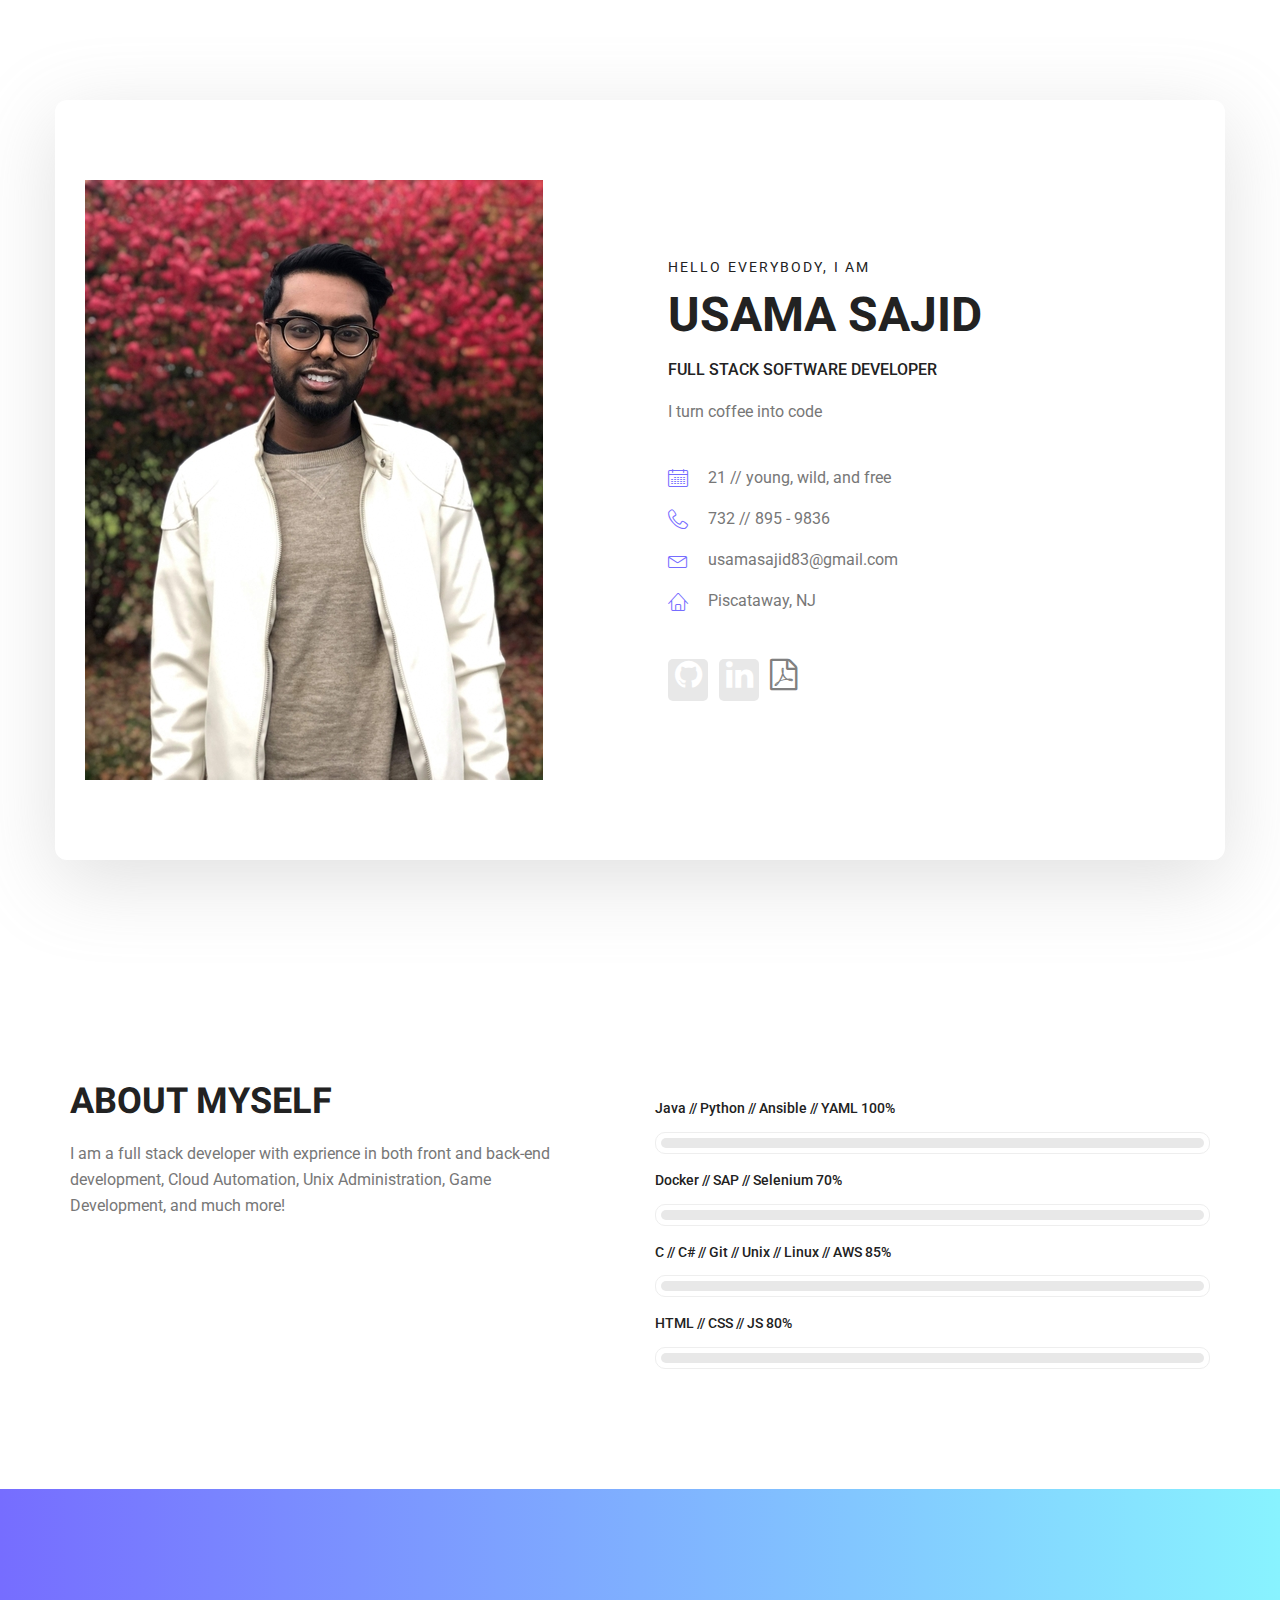
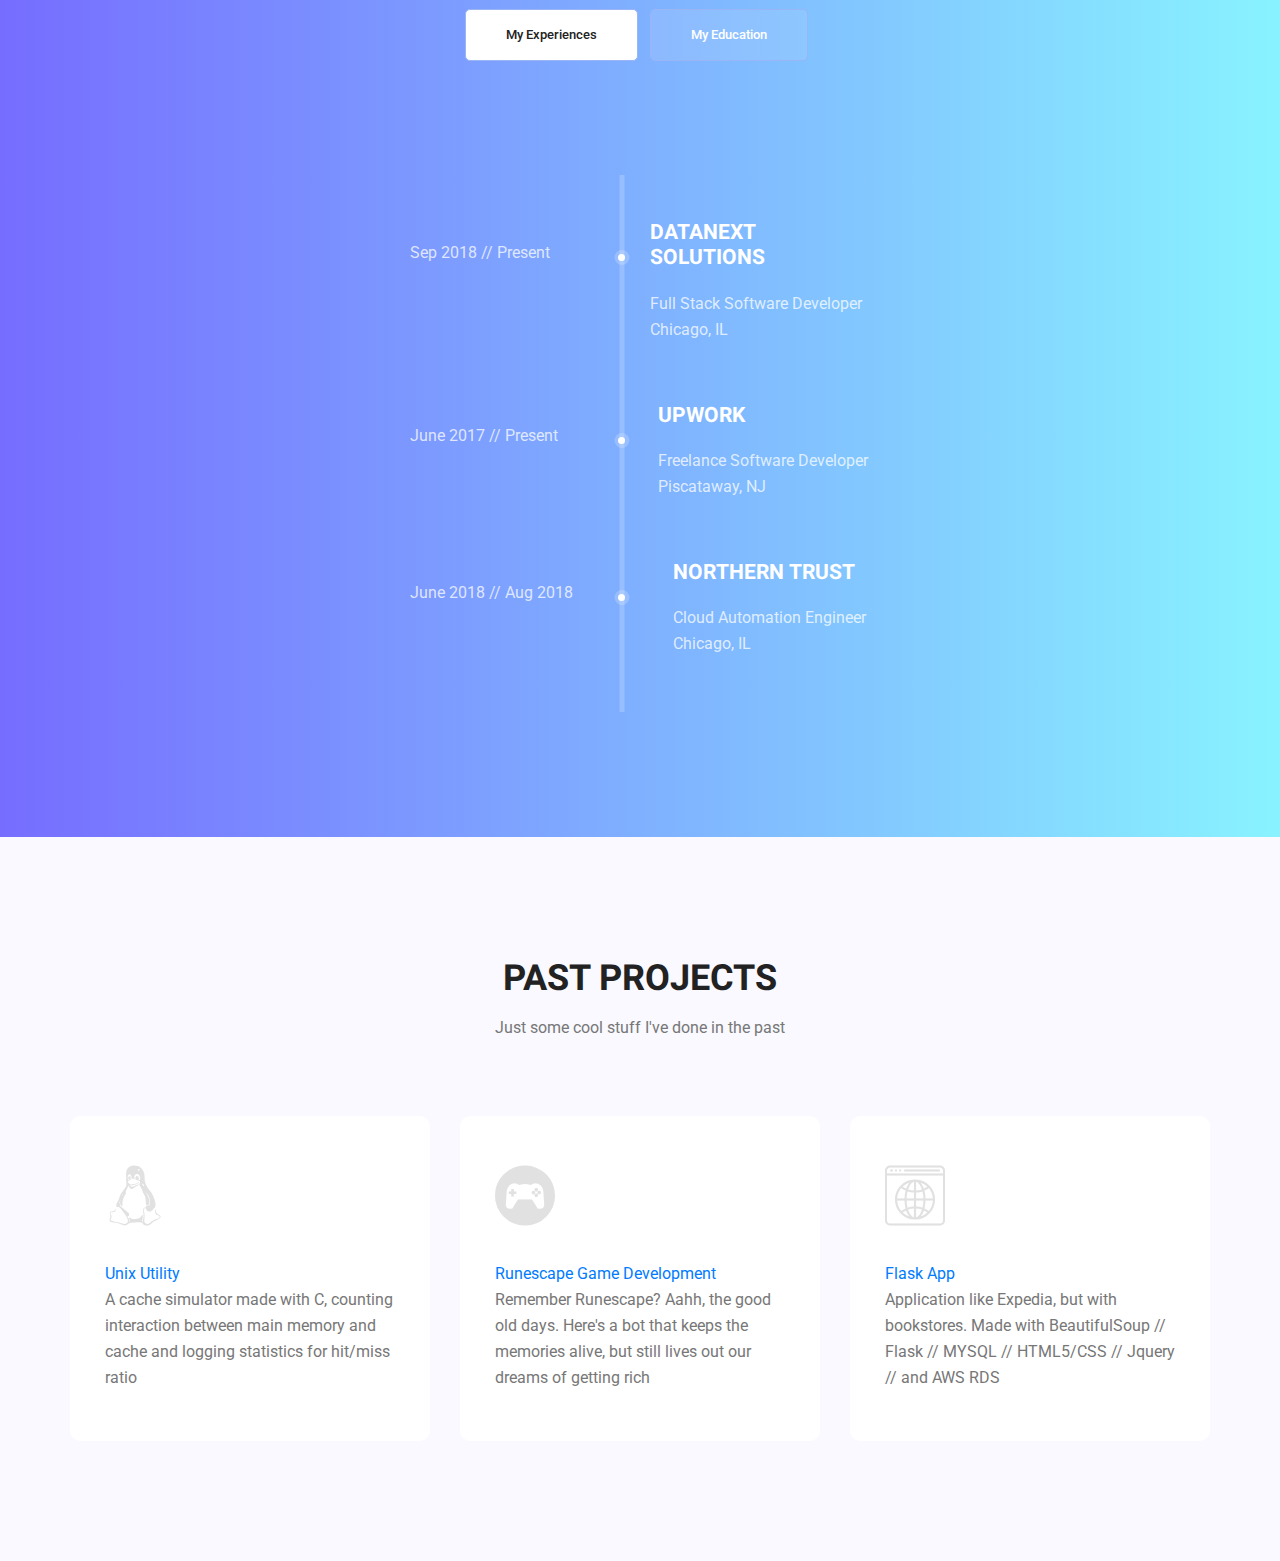
==== index.html @ 0e98f1e9 "new site" ====
<!doctype html>
<html lang="en">
    <head>
        <!-- Required meta tags -->
        <meta charset="utf-8">
        <meta name="viewport" content="width=device-width, initial-scale=1, shrink-to-fit=no">
        <link rel="icon" href="img/favicon.png" type="image/png">
        <title>Usama Sajid</title>
        <!-- Bootstrap CSS -->
        <link rel="stylesheet" href="css/bootstrap.css">	
        <link rel="stylesheet" href="vendors/linericon/style.css">
        <link rel="stylesheet" href="css/font-awesome.min.css">
        <link rel="stylesheet" href="vendors/owl-carousel/owl.carousel.min.css">
        <link rel="stylesheet" href="vendors/lightbox/simpleLightbox.css">
        <link rel="stylesheet" href="vendors/nice-select/css/nice-select.css">
        <link rel="stylesheet" href="vendors/animate-css/animate.css">
        <link rel="stylesheet" href="vendors/popup/magnific-popup.css">
        <link rel="stylesheet" href="vendors/flaticon/flaticon.css">
        <link rel="stylesheet" href="vendors/font/flaticon.css">
        <!-- main css -->
        <link rel="stylesheet" href="css/style.css">
        <link rel="stylesheet" href="css/responsive.css">
    </head>
    <body>
        
   
						
        <!--================Header Menu Area =================-->
        
        <!--================Home Banner Area =================-->
        <section class="home_banner_area">
           	<div class="container box_1620">
           		<div class="banner_inner d-flex align-items-center">
					<div class="banner_content">
						<div class="media">
							<div class="d-flex">
								<img src="img/pic1.jpg" alt="" >
							</div>
							<div class="media-body">
								<div class="personal_text">
									<h6>Hello Everybody, I am</h6>
									<h3>Usama Sajid</h3>
									<h4>Full Stack Software Developer</h4>
									<p>I turn coffee into code</p>
									<ul class="list basic_info">
										<li><a href="#"><i class="lnr lnr-calendar-full"></i> 21 // young, wild, and free</a></li>
										<li><a href="#"><i class="lnr lnr-phone-handset"></i> 732 // 895 - 9836</a></li>
										<li><a href="#"><i class="lnr lnr-envelope"></i> usamasajid83@gmail.com</a></li>
										<li><a href="#"><i class="lnr lnr-home"></i> Piscataway, NJ</a></li>
									</ul>
									<ul class="list personal_social">
										<li><a href="https://github.com/usamasajid123"><i class="fa fa-github fa-2x"></i></a></li>
										<li><a href="https://www.linkedin.com/in/usamasajid/"><i class="fa fa-linkedin fa-2x"></i></a></li>
										<a href="Usama_Sajid_Resume.pdf" target="_blank"><i class="fa fa-file-pdf-o fa-2x st" style="color: grey" aria-hidden="true"></i></a>
									</ul>
								</div>
							</div>
						</div>
					</div>
				</div>
            </div>
        </section>
        <!--================End Home Banner Area =================-->
        
        <!--================Welcome Area =================-->
        <section class="welcome_area p_120">
        	<div class="container">
        		<div class="row welcome_inner">
        			<div class="col-lg-6">
        				<div class="welcome_text">
        					<h4>About Myself</h4>
        					<p>I am a full stack developer with exprience in both front and back-end development, Cloud Automation, Unix Administration, Game Development, and much more! </p>
        					
        				</div>
        			</div>
        			<div class="col-lg-6">
        				<div class="tools_expert">
        					<div class="skill_main">
								<div class="skill_item">
									<h4>Java // Python // Ansible // YAML <span class="counter">100</span>%</h4>
									<div class="progress_br">
										<div class="progress">
											<div class="progress-bar" role="progressbar" aria-valuenow="100" aria-valuemin="0" aria-valuemax="100"></div>
										</div>
									</div>
								</div>
								<div class="skill_item">
									<h4> Docker // SAP // Selenium <span class="counter">70</span>%</h4>
									<div class="progress_br">
										<div class="progress">
											<div class="progress-bar" role="progressbar" aria-valuenow="70" aria-valuemin="0" aria-valuemax="100"></div>
										</div>
									</div>
								</div>
								<div class="skill_item">
									<h4>C // C# // Git // Unix // Linux // AWS <span class="counter">85</span>%</h4>
									<div class="progress_br">
										<div class="progress">
											<div class="progress-bar" role="progressbar" aria-valuenow="85" aria-valuemin="0" aria-valuemax="100"></div>
										</div>
									</div>
								</div>
                                <div class="skill_item">
                                    <h4>HTML // CSS // JS <span class="counter">80</span>%</h4>
                                    <div class="progress_br">
                                        <div class="progress">
                                            <div class="progress-bar" role="progressbar" aria-valuenow="80" aria-valuemin="0" aria-valuemax="100"></div>
                                        </div>
                                    </div>
                                </div>
								
								
							</div>
        				</div>
        			</div>
        		</div>
        	</div>
        </section>
        <!--================End Welcome Area =================-->
        
        <!--================My Tabs Area =================-->
        <section class="mytabs_area p_120">
        	<div class="container">
        		<div class="tabs_inner">
					<ul class="nav nav-tabs" id="myTab" role="tablist">
						<li class="nav-item">
							<a class="nav-link active" id="home-tab" data-toggle="tab" href="#home" role="tab" aria-controls="home" aria-selected="true">My Experiences</a>
						</li>
						<li class="nav-item">
							<a class="nav-link" id="profile-tab" data-toggle="tab" href="#profile" role="tab" aria-controls="profile" aria-selected="false">My Education</a>
						</li>
					</ul>
					<div class="tab-content" id="myTabContent">
						<div class="tab-pane fade show active" id="home" role="tabpanel" aria-labelledby="home-tab">
							<ul class="list">
								<li>
									<span></span>
									<div class="media">
										<div class="d-flex">
											<p>Sep 2018 // Present </p>
										</div>
										<div class="media-body">
											<h4>DataNext Solutions</h4>
											<p>Full Stack Software Developer <br />Chicago, IL</p>
										</div>
									</div>
								</li>
								<li>
									<span></span>
									<div class="media">
										<div class="d-flex">
											<p>June 2017 // Present </p>
										</div>
										<div class="media-body">
											<h4>Upwork</h4>
											<p>Freelance Software Developer <br/>Piscataway, NJ</p>
										</div>
									</div>
								</li>
								<li>
								<span></span>
									<div class="media">
										<div class="d-flex">
											<p>June 2018 // Aug 2018</p>
										</div>
										<div class="media-body">
											<h4>Northern Trust</h4>
											<p>Cloud Automation Engineer <br />Chicago, IL</p>
										</div>
									</div>
								</li>
							</ul>
						</div>
						<div class="tab-pane fade" id="profile" role="tabpanel" aria-labelledby="profile-tab">
							<ul class="list">
								<li>
									<span></span>
									<div class="media">
										<div class="d-flex">
											<p>Sep 2015 // May 2019</p>
										</div>
										<div class="media-body">
											<h4>Rutgers University - New Brunswick</h4>
											<p>B.Sc Computer Science <br />New Brunswick, NJ</p>
										</div>
									</div>
								</li>
							</ul>
						</div>
					</div>
        		</div>
        	</div>
        </section>
        <!--================End My Tabs Area =================-->
        
        <!--================Feature Area =================-->
        <section class="feature_area p_120">
        	<div class="container">
        		<div class="main_title">
        			<h2>Past Projects</h2>
        			<p>Just some cool stuff I've done in the past</p>
        		</div>
        		<div class="feature_inner row">
        			<div class="col-lg-4 col-md-6">
        				<div class="feature_item">
        					<i class="flaticon-linux"></i>
        					<a href="https://github.com/usamasajid123/CS211-Rutgers/tree/master/pa4">Unix Utility</a>
        					<p>A cache simulator made with C, counting interaction between main memory and cache and logging statistics for hit/miss ratio</p>

        				</div>
        			</div>
        			<div class="col-lg-4 col-md-6">
        				<div class="feature_item">
        					<i class="flaticon-gamepad"></i>
        					<a href="https://github.com/usamasajid123/Runescape-Botting">Runescape Game Development</a>
        					<p>Remember Runescape? Aahh, the good old days. Here's a bot that keeps the memories alive, but still lives out our dreams of getting rich</p>
        				</div>
        			</div>
        			<div class="col-lg-4 col-md-6">
        				<div class="feature_item">
        					<i class="flaticon-browser"></i>
        					<a href="https://github.com/usamasajid123/cs336">Flask App</a>
        					<p>Application like Expedia, but with bookstores. Made with BeautifulSoup // Flask // MYSQL // HTML5/CSS // Jquery // and AWS RDS</p>
        				</div>
        			</div>
        		</div>
        	</div>
        </section>
        <!--================End Feature Area =================-->
        
      
      
  
        
        <!--================Footer Area =================-->
       
        					<!--p>< Link back to Colorlib can't be removed. Template is licensed under CC BY 3.0. >
Copyright &copy;<script>document.write(new Date().getFullYear());</script> All rights reserved | This template is made with <i class="fa fa-heart-o" aria-hidden="true"></i> by <a href="https://colorlib.com" target="_blank">Colorlib</a>
< Link back to Colorlib can't be removed. Template is licensed under CC BY 3.0. ></p-->
        				
        <!--================End Footer Area =================-->
        
        
        
        
        
        
        <!-- Optional JavaScript -->
        <!-- jQuery first, then Popper.js, then Bootstrap JS -->
        <script src="js/jquery-3.3.1.min.js"></script>
        <script src="js/popper.js"></script>
        <script src="js/bootstrap.min.js"></script>
        <script src="js/stellar.js"></script>
        <script src="vendors/lightbox/simpleLightbox.min.js"></script>
        <script src="vendors/nice-select/js/jquery.nice-select.min.js"></script>
        <script src="vendors/isotope/imagesloaded.pkgd.min.js"></script>
        <script src="vendors/isotope/isotope.pkgd.min.js"></script>
        <script src="vendors/owl-carousel/owl.carousel.min.js"></script>
        <script src="vendors/popup/jquery.magnific-popup.min.js"></script>
        <script src="js/jquery.ajaxchimp.min.js"></script>
        <script src="vendors/counter-up/jquery.waypoints.min.js"></script>
        <script src="vendors/counter-up/jquery.counterup.min.js"></script>
        <script src="js/mail-script.js"></script>
        <script src="js/theme.js"></script>
    </body>
</html>
---- vendors/linericon/style.css ----
@font-face {
	font-family: 'Linearicons-Free';
	src:url('fonts/Linearicons-Free.eot?w118d');
	src:url('fonts/Linearicons-Free.eot?#iefixw118d') format('embedded-opentype'),
		url('fonts/Linearicons-Free.woff2?w118d') format('woff2'),
		url('fonts/Linearicons-Free.woff?w118d') format('woff'),
		url('fonts/Linearicons-Free.ttf?w118d') format('truetype'),
		url('fonts/Linearicons-Free.svg?w118d#Linearicons-Free') format('svg');
	font-weight: normal;
	font-style: normal;
}

.lnr {
	font-family: 'Linearicons-Free';
	speak: none;
	font-style: normal;
	font-weight: normal;
	font-variant: normal;
	text-transform: none;
	line-height: 1;

	/* Better Font Rendering =========== */
	-webkit-font-smoothing: antialiased;
	-moz-osx-font-smoothing: grayscale;
}

.lnr-home:before {
	content: "\e800";
}
.lnr-apartment:before {
	content: "\e801";
}
.lnr-pencil:before {
	content: "\e802";
}
.lnr-magic-wand:before {
	content: "\e803";
}
.lnr-drop:before {
	content: "\e804";
}
.lnr-lighter:before {
	content: "\e805";
}
.lnr-poop:before {
	content: "\e806";
}
.lnr-sun:before {
	content: "\e807";
}
.lnr-moon:before {
	content: "\e808";
}
.lnr-cloud:before {
	content: "\e809";
}
.lnr-cloud-upload:before {
	content: "\e80a";
}
.lnr-cloud-download:before {
	content: "\e80b";
}
.lnr-cloud-sync:before {
	content: "\e80c";
}
.lnr-cloud-check:before {
	content: "\e80d";
}
.lnr-database:before {
	content: "\e80e";
}
.lnr-lock:before {
	content: "\e80f";
}
.lnr-cog:before {
	content: "\e810";
}
.lnr-trash:before {
	content: "\e811";
}
.lnr-dice:before {
	content: "\e812";
}
.lnr-heart:before {
	content: "\e813";
}
.lnr-star:before {
	content: "\e814";
}
.lnr-star-half:before {
	content: "\e815";
}
.lnr-star-empty:before {
	content: "\e816";
}
.lnr-flag:before {
	content: "\e817";
}
.lnr-envelope:before {
	content: "\e818";
}
.lnr-paperclip:before {
	content: "\e819";
}
.lnr-inbox:before {
	content: "\e81a";
}
.lnr-eye:before {
	content: "\e81b";
}
.lnr-printer:before {
	content: "\e81c";
}
.lnr-file-empty:before {
	content: "\e81d";
}
.lnr-file-add:before {
	content: "\e81e";
}
.lnr-enter:before {
	content: "\e81f";
}
.lnr-exit:before {
	content: "\e820";
}
.lnr-graduation-hat:before {
	content: "\e821";
}
.lnr-license:before {
	content: "\e822";
}
.lnr-music-note:before {
	content: "\e823";
}
.lnr-film-play:before {
	content: "\e824";
}
.lnr-camera-video:before {
	content: "\e825";
}
.lnr-camera:before {
	content: "\e826";
}
.lnr-picture:before {
	content: "\e827";
}
.lnr-book:before {
	content: "\e828";
}
.lnr-bookmark:before {
	content: "\e829";
}
.lnr-user:before {
	content: "\e82a";
}
.lnr-users:before {
	content: "\e82b";
}
.lnr-shirt:before {
	content: "\e82c";
}
.lnr-store:before {
	content: "\e82d";
}
.lnr-cart:before {
	content: "\e82e";
}
.lnr-tag:before {
	content: "\e82f";
}
.lnr-phone-handset:before {
	content: "\e830";
}
.lnr-phone:before {
	content: "\e831";
}
.lnr-pushpin:before {
	content: "\e832";
}
.lnr-map-marker:before {
	content: "\e833";
}
.lnr-map:before {
	content: "\e834";
}
.lnr-location:before {
	content: "\e835";
}
.lnr-calendar-full:before {
	content: "\e836";
}
.lnr-keyboard:before {
	content: "\e837";
}
.lnr-spell-check:before {
	content: "\e838";
}
.lnr-screen:before {
	content: "\e839";
}
.lnr-smartphone:before {
	content: "\e83a";
}
.lnr-tablet:before {
	content: "\e83b";
}
.lnr-laptop:before {
	content: "\e83c";
}
.lnr-laptop-phone:before {
	content: "\e83d";
}
.lnr-power-switch:before {
	content: "\e83e";
}
.lnr-bubble:before {
	content: "\e83f";
}
.lnr-heart-pulse:before {
	content: "\e840";
}
.lnr-construction:before {
	content: "\e841";
}
.lnr-pie-chart:before {
	content: "\e842";
}
.lnr-chart-bars:before {
	content: "\e843";
}
.lnr-gift:before {
	content: "\e844";
}
.lnr-diamond:before {
	content: "\e845";
}
.lnr-linearicons:before {
	content: "\e846";
}
.lnr-dinner:before {
	content: "\e847";
}
.lnr-coffee-cup:before {
	content: "\e848";
}
.lnr-leaf:before {
	content: "\e849";
}
.lnr-paw:before {
	content: "\e84a";
}
.lnr-rocket:before {
	content: "\e84b";
}
.lnr-briefcase:before {
	content: "\e84c";
}
.lnr-bus:before {
	content: "\e84d";
}
.lnr-car:before {
	content: "\e84e";
}
.lnr-train:before {
	content: "\e84f";
}
.lnr-bicycle:before {
	content: "\e850";
}
.lnr-wheelchair:before {
	content: "\e851";
}
.lnr-select:before {
	content: "\e852";
}
.lnr-earth:before {
	content: "\e853";
}
.lnr-smile:before {
	content: "\e854";
}
.lnr-sad:before {
	content: "\e855";
}
.lnr-neutral:before {
	content: "\e856";
}
.lnr-mustache:before {
	content: "\e857";
}
.lnr-alarm:before {
	content: "\e858";
}
.lnr-bullhorn:before {
	content: "\e859";
}
.lnr-volume-high:before {
	content: "\e85a";
}
.lnr-volume-medium:before {
	content: "\e85b";
}
.lnr-volume-low:before {
	content: "\e85c";
}
.lnr-volume:before {
	content: "\e85d";
}
.lnr-mic:before {
	content: "\e85e";
}
.lnr-hourglass:before {
	content: "\e85f";
}
.lnr-undo:before {
	content: "\e860";
}
.lnr-redo:before {
	content: "\e861";
}
.lnr-sync:before {
	content: "\e862";
}
.lnr-history:before {
	content: "\e863";
}
.lnr-clock:before {
	content: "\e864";
}
.lnr-download:before {
	content: "\e865";
}
.lnr-upload:before {
	content: "\e866";
}
.lnr-enter-down:before {
	content: "\e867";
}
.lnr-exit-up:before {
	content: "\e868";
}
.lnr-bug:before {
	content: "\e869";
}
.lnr-code:before {
	content: "\e86a";
}
.lnr-link:before {
	content: "\e86b";
}
.lnr-unlink:before {
	content: "\e86c";
}
.lnr-thumbs-up:before {
	content: "\e86d";
}
.lnr-thumbs-down:before {
	content: "\e86e";
}
.lnr-magnifier:before {
	content: "\e86f";
}
.lnr-cross:before {
	content: "\e870";
}
.lnr-menu:before {
	content: "\e871";
}
.lnr-list:before {
	content: "\e872";
}
.lnr-chevron-up:before {
	content: "\e873";
}
.lnr-chevron-down:before {
	content: "\e874";
}
.lnr-chevron-left:before {
	content: "\e875";
}
.lnr-chevron-right:before {
	content: "\e876";
}
.lnr-arrow-up:before {
	content: "\e877";
}
.lnr-arrow-down:before {
	content: "\e878";
}
.lnr-arrow-left:before {
	content: "\e879";
}
.lnr-arrow-right:before {
	content: "\e87a";
}
.lnr-move:before {
	content: "\e87b";
}
.lnr-warning:before {
	content: "\e87c";
}
.lnr-question-circle:before {
	content: "\e87d";
}
.lnr-menu-circle:before {
	content: "\e87e";
}
.lnr-checkmark-circle:before {
	content: "\e87f";
}
.lnr-cross-circle:before {
	content: "\e880";
}
.lnr-plus-circle:before {
	content: "\e881";
}
.lnr-circle-minus:before {
	content: "\e882";
}
.lnr-arrow-up-circle:before {
	content: "\e883";
}
.lnr-arrow-down-circle:before {
	content: "\e884";
}
.lnr-arrow-left-circle:before {
	content: "\e885";
}
.lnr-arrow-right-circle:before {
	content: "\e886";
}
.lnr-chevron-up-circle:before {
	content: "\e887";
}
.lnr-chevron-down-circle:before {
	content: "\e888";
}
.lnr-chevron-left-circle:before {
	content: "\e889";
}
.lnr-chevron-right-circle:before {
	content: "\e88a";
}
.lnr-crop:before {
	content: "\e88b";
}
.lnr-frame-expand:before {
	content: "\e88c";
}
.lnr-frame-contract:before {
	content: "\e88d";
}
.lnr-layers:before {
	content: "\e88e";
}
.lnr-funnel:before {
	content: "\e88f";
}
.lnr-text-format:before {
	content: "\e890";
}
.lnr-text-format-remove:before {
	content: "\e891";
}
.lnr-text-size:before {
	content: "\e892";
}
.lnr-bold:before {
	content: "\e893";
}
.lnr-italic:before {
	content: "\e894";
}
.lnr-underline:before {
	content: "\e895";
}
.lnr-strikethrough:before {
	content: "\e896";
}
.lnr-highlight:before {
	content: "\e897";
}
.lnr-text-align-left:before {
	content: "\e898";
}
.lnr-text-align-center:before {
	content: "\e899";
}
.lnr-text-align-right:before {
	content: "\e89a";
}
.lnr-text-align-justify:before {
	content: "\e89b";
}
.lnr-line-spacing:before {
	content: "\e89c";
}
.lnr-indent-increase:before {
	content: "\e89d";
}
.lnr-indent-decrease:before {
	content: "\e89e";
}
.lnr-pilcrow:before {
	content: "\e89f";
}
.lnr-direction-ltr:before {
	content: "\e8a0";
}
.lnr-direction-rtl:before {
	content: "\e8a1";
}
.lnr-page-break:before {
	content: "\e8a2";
}
.lnr-sort-alpha-asc:before {
	content: "\e8a3";
}
.lnr-sort-amount-asc:before {
	content: "\e8a4";
}
.lnr-hand:before {
	content: "\e8a5";
}
.lnr-pointer-up:before {
	content: "\e8a6";
}
.lnr-pointer-right:before {
	content: "\e8a7";
}
.lnr-pointer-down:before {
	content: "\e8a8";
}
.lnr-pointer-left:before {
	content: "\e8a9";
}
---- vendors/lightbox/simpleLightbox.css ----
.slbOverlay, .slbWrapOuter, .slbWrap {
  position: fixed;
  top: 0;
  right: 0;
  bottom: 0;
  left: 0;
}

.slbOverlay {
  overflow: hidden;
  z-index: 2000;
  background-color: #000;
  opacity: 0.7;
  filter: alpha(opacity=70);
  -webkit-animation: slbOverlay 0.5s;
  -moz-animation: slbOverlay 0.5s;
  animation: slbOverlay 0.5s;
}

.slbWrapOuter {
  overflow-x: hidden;
  overflow-y: auto;
  z-index: 2010;
}

.slbWrap {
  position: absolute;
  text-align: center;
}

.slbWrap:before {
  content: "";
  display: inline-block;
  height: 100%;
  vertical-align: middle;
}

.slbContentOuter {
  display: inline-block;
  vertical-align: middle;
  margin: 0px auto;
  padding: 0 1em;
  box-sizing: border-box;
  z-index: 2020;
  text-align: left;
  max-width: 100%;
}

.slbContentEl .slbContentOuter {
  padding: 5em 1em;
}

.slbContent {
  position: relative;
}

.slbContentEl .slbContent {
  -webkit-animation: slbEnter 0.3s;
  -moz-animation: slbEnter 0.3s;
  animation: slbEnter 0.3s;
  background-color: #fff;
  box-shadow: 0 0.2em 1em rgba(0, 0, 0, 0.4);
}

.slbImageWrap {
  -webkit-animation: slbEnter 0.3s;
  -moz-animation: slbEnter 0.3s;
  animation: slbEnter 0.3s;
  position: relative;
}

.slbImageWrap:after {
  content: "";
  position: absolute;
  left: 0;
  right: 0;
  top: 5em;
  bottom: 5em;
  display: block;
  z-index: -1;
  box-shadow: 0 0.2em 1em rgba(0, 0, 0, 0.6);
  background-color: #FFF;
}

.slbImage {
  width: auto;
  max-width: 100%;
  height: auto;
  display: block;
  line-height: 0;
  box-sizing: border-box;
  padding: 5em 0;
  margin: 0 auto;
}

.slbCaption {
  display: inline-block;
  max-width: 100%;
  overflow: hidden;
  text-overflow: ellipsis;
  white-space: nowrap;
  word-wrap: normal;
  font-size: 1.4em;
  position: absolute;
  left: 0;
  right: 0;
  bottom: 0;
  padding: 0.71429em 0;
  color: #fff;
  color: rgba(255, 255, 255, 0.7);
  text-align: center;
}

.slbCloseBtn, .slbArrow {
  margin: 0;
  padding: 0;
  border: 0;
  cursor: pointer;
  background: none;
}

.slbCloseBtn::-moz-focus-inner, .slbArrow::-moz-focus-inner {
  padding: 0;
  border: 0;
}

.slbCloseBtn:hover, .slbArrow:hover {
  opacity: 0.5;
}

.slbCloseBtn:active, .slbArrow:active {
  opacity: 0.8;
}

.slbCloseBtn {
  -webkit-animation: slbEnter 0.3s;
  -moz-animation: slbEnter 0.3s;
  animation: slbEnter 0.3s;
  font-size: 3em;
  width: 1.66667em;
  height: 1.66667em;
  line-height: 1.66667em;
  position: absolute;
  right: -0.33333em;
  top: 0;
  color: #fff;
  color: rgba(255, 255, 255, 0.7);
  text-align: center;
    outline: none;
    box-shadow: none;
}

.slbLoading .slbCloseBtn {
  display: none;
}

.slbLoadingText {
  font-size: 1.4em;
  color: #fff;
  color: rgba(255, 255, 255, 0.9);
}

.slbArrows {
  position: fixed;
  top: 50%;
  left: 0;
  right: 0;
}

.slbLoading .slbArrows {
  display: none;
}

.slbArrow {
  position: absolute;
  top: 50%;
  margin-top: -5em;
  width: 5em;
  height: 10em;
  opacity: 0.7;
  text-indent: -999em;
  overflow: hidden;
    outline: none;
    box-shadow: none;
}

.slbArrow:before {
  content: "";
  position: absolute;
  top: 50%;
  left: 50%;
  margin: -0.8em 0 0 -0.8em;
  border: 0.8em solid transparent;
}

.slbArrow.next {
  right: 0;
}

.slbArrow.next:before {
  border-left-color: #fff;
}

.slbArrow.prev {
  left: 0;
}

.slbArrow.prev:before {
  border-right-color: #fff;
}

.slbIframeCont {
  width: 80em;
  height: 0;
  overflow: hidden;
  padding-top: 56.25%;
  margin: 5em 0;
}

.slbIframe {
  position: absolute;
  top: 0;
  left: 0;
  width: 100%;
  height: 100%;
  box-shadow: 0 0.2em 1em rgba(0, 0, 0, 0.6);
  background: #000;
}

@-webkit-keyframes slbOverlay {
  from {
    opacity: 0;
  }
  to {
    opacity: 0.7;
  }
}

@-moz-keyframes slbOverlay {
  from {
    opacity: 0;
  }
  to {
    opacity: 0.7;
  }
}

@keyframes slbOverlay {
  from {
    opacity: 0;
  }
  to {
    opacity: 0.7;
  }
}

@-webkit-keyframes slbEnter {
  from {
    opacity: 0;
    -webkit-transform: translate3d(0, -1em, 0);
  }
  to {
    opacity: 1;
    -webkit-transform: translate3d(0, 0, 0);
  }
}

@-moz-keyframes slbEnter {
  from {
    opacity: 0;
    -moz-transform: translate3d(0, -1em, 0);
  }
  to {
    opacity: 1;
    -moz-transform: translate3d(0, 0, 0);
  }
}

@keyframes slbEnter {
  from {
    opacity: 0;
    -webkit-transform: translate3d(0, -1em, 0);
    -moz-transform: translate3d(0, -1em, 0);
    -ms-transform: translate3d(0, -1em, 0);
    -o-transform: translate3d(0, -1em, 0);
    transform: translate3d(0, -1em, 0);
  }
  to {
    opacity: 1;
    -webkit-transform: translate3d(0, 0, 0);
    -moz-transform: translate3d(0, 0, 0);
    -ms-transform: translate3d(0, 0, 0);
    -o-transform: translate3d(0, 0, 0);
    transform: translate3d(0, 0, 0);
  }
}
---- vendors/nice-select/css/nice-select.css ----
.nice-select {
  -webkit-tap-highlight-color: transparent;
  background-color: #fff;
  border-radius: 5px;
  border: solid 1px #e8e8e8;
  box-sizing: border-box;
  clear: both;
  cursor: pointer;
  display: block;
  float: left;
  font-family: inherit;
  font-size: 14px;
  font-weight: normal;
  height: 42px;
  line-height: 40px;
  outline: none;
  padding-left: 18px;
  padding-right: 30px;
  position: relative;
  text-align: left !important;
  -webkit-transition: all 0.2s ease-in-out;
  transition: all 0.2s ease-in-out;
  -webkit-user-select: none;
     -moz-user-select: none;
      -ms-user-select: none;
          user-select: none;
  white-space: nowrap;
  width: auto; }
  .nice-select:hover {
    border-color: #dbdbdb; }
  .nice-select:active, .nice-select.open, .nice-select:focus {
    border-color: #999; }
  .nice-select:after {
    border-bottom: 2px solid #999;
    border-right: 2px solid #999;
    content: '';
    display: block;
    height: 5px;
    margin-top: -4px;
    pointer-events: none;
    position: absolute;
    right: 12px;
    top: 50%;
    -webkit-transform-origin: 66% 66%;
        -ms-transform-origin: 66% 66%;
            transform-origin: 66% 66%;
    -webkit-transform: rotate(45deg);
        -ms-transform: rotate(45deg);
            transform: rotate(45deg);
    -webkit-transition: all 0.15s ease-in-out;
    transition: all 0.15s ease-in-out;
    width: 5px; }
  .nice-select.open:after {
    -webkit-transform: rotate(-135deg);
        -ms-transform: rotate(-135deg);
            transform: rotate(-135deg); }
  .nice-select.open .list {
    opacity: 1;
    pointer-events: auto;
    -webkit-transform: scale(1) translateY(0);
        -ms-transform: scale(1) translateY(0);
            transform: scale(1) translateY(0); }
  .nice-select.disabled {
    border-color: #ededed;
    color: #999;
    pointer-events: none; }
    .nice-select.disabled:after {
      border-color: #cccccc; }
  .nice-select.wide {
    width: 100%; }
    .nice-select.wide .list {
      left: 0 !important;
      right: 0 !important; }
  .nice-select.right {
    float: right; }
    .nice-select.right .list {
      left: auto;
      right: 0; }
  .nice-select.small {
    font-size: 12px;
    height: 36px;
    line-height: 34px; }
    .nice-select.small:after {
      height: 4px;
      width: 4px; }
    .nice-select.small .option {
      line-height: 34px;
      min-height: 34px; }
  .nice-select .list {
    background-color: #fff;
    border-radius: 5px;
    box-shadow: 0 0 0 1px rgba(68, 68, 68, 0.11);
    box-sizing: border-box;
    margin-top: 4px;
    opacity: 0;
    overflow: hidden;
    padding: 0;
    pointer-events: none;
    position: absolute;
    top: 100%;
    left: 0;
    -webkit-transform-origin: 50% 0;
        -ms-transform-origin: 50% 0;
            transform-origin: 50% 0;
    -webkit-transform: scale(0.75) translateY(-21px);
        -ms-transform: scale(0.75) translateY(-21px);
            transform: scale(0.75) translateY(-21px);
    -webkit-transition: all 0.2s cubic-bezier(0.5, 0, 0, 1.25), opacity 0.15s ease-out;
    transition: all 0.2s cubic-bezier(0.5, 0, 0, 1.25), opacity 0.15s ease-out;
    z-index: 9; }
    .nice-select .list:hover .option:not(:hover) {
      background-color: transparent !important; }
  .nice-select .option {
    cursor: pointer;
    font-weight: 400;
    line-height: 40px;
    list-style: none;
    min-height: 40px;
    outline: none;
    padding-left: 18px;
    padding-right: 29px;
    text-align: left;
    -webkit-transition: all 0.2s;
    transition: all 0.2s; }
    .nice-select .option:hover, .nice-select .option.focus, .nice-select .option.selected.focus {
      background-color: #f6f6f6; }
    .nice-select .option.selected {
      font-weight: bold; }
    .nice-select .option.disabled {
      background-color: transparent;
      color: #999;
      cursor: default; }

.no-csspointerevents .nice-select .list {
  display: none; }

.no-csspointerevents .nice-select.open .list {
  display: block; }
---- vendors/flaticon/flaticon.css ----
/*
  	Flaticon icon font: Flaticon
  	Creation date: 26/06/2018 17:19
  	*/

@font-face {
  font-family: "Flaticon";
  src: url("./Flaticon.eot");
  src: url("./Flaticon.eot?#iefix") format("embedded-opentype"),
       url("./Flaticon.woff") format("woff"),
       url("./Flaticon.ttf") format("truetype"),
       url("./Flaticon.svg#Flaticon") format("svg");
  font-weight: normal;
  font-style: normal;
}

@media screen and (-webkit-min-device-pixel-ratio:0) {
  @font-face {
    font-family: "Flaticon";
    src: url("./Flaticon.svg#Flaticon") format("svg");
  }
}

[class^="flaticon-"]:before, [class*=" flaticon-"]:before,
[class^="flaticon-"]:after, [class*=" flaticon-"]:after {   
  font-family: Flaticon;
        font-size: 20px;
font-style: normal;
margin-left: 20px;
}

.flaticon-skyline:before { content: "\f100"; }
.flaticon-sketch:before { content: "\f101"; }
.flaticon-city:before { content: "\f102"; }
---- vendors/font/flaticon.css ----
/*
  	Flaticon icon font: Flaticon
  	Creation date: 11/11/2018 13:57
  	*/

@font-face {
  font-family: "Flaticon";
  src: url("./Flaticon.eot");
  src: url("./Flaticon.eot?#iefix") format("embedded-opentype"),
       url("./Flaticon.woff") format("woff"),
       url("./Flaticon.ttf") format("truetype"),
       url("./Flaticon.svg#Flaticon") format("svg");
  font-weight: normal;
  font-style: normal;
}

@media screen and (-webkit-min-device-pixel-ratio:0) {
  @font-face {
    font-family: "Flaticon";
    src: url("./Flaticon.svg#Flaticon") format("svg");
  }
}

[class^="flaticon-"]:before, [class*=" flaticon-"]:before,
[class^="flaticon-"]:after, [class*=" flaticon-"]:after {   
  font-family: Flaticon;
        font-size: 20px;
font-style: normal;
margin-left: 20px;
}

.flaticon-linux:before { content: "\f100"; }
.flaticon-gamepad:before { content: "\f101"; }
.flaticon-browser:before { content: "\f102"; }
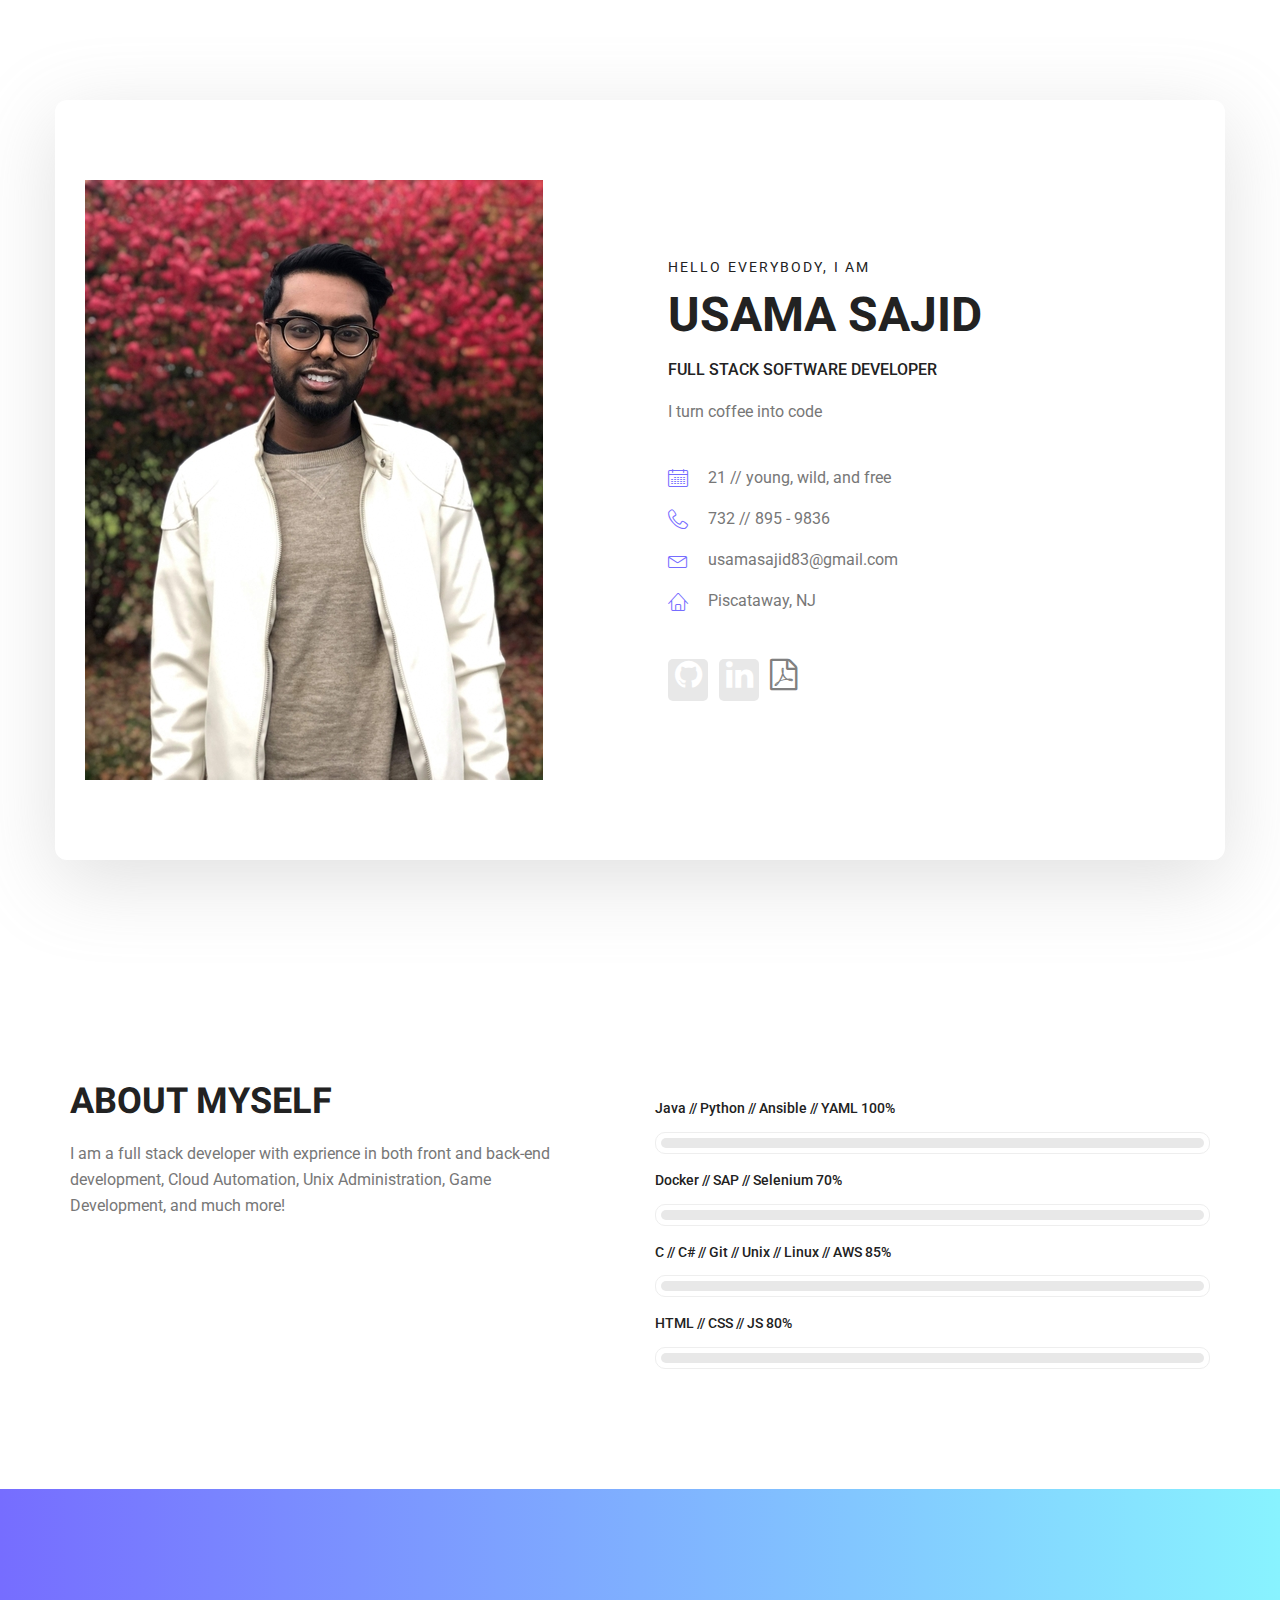
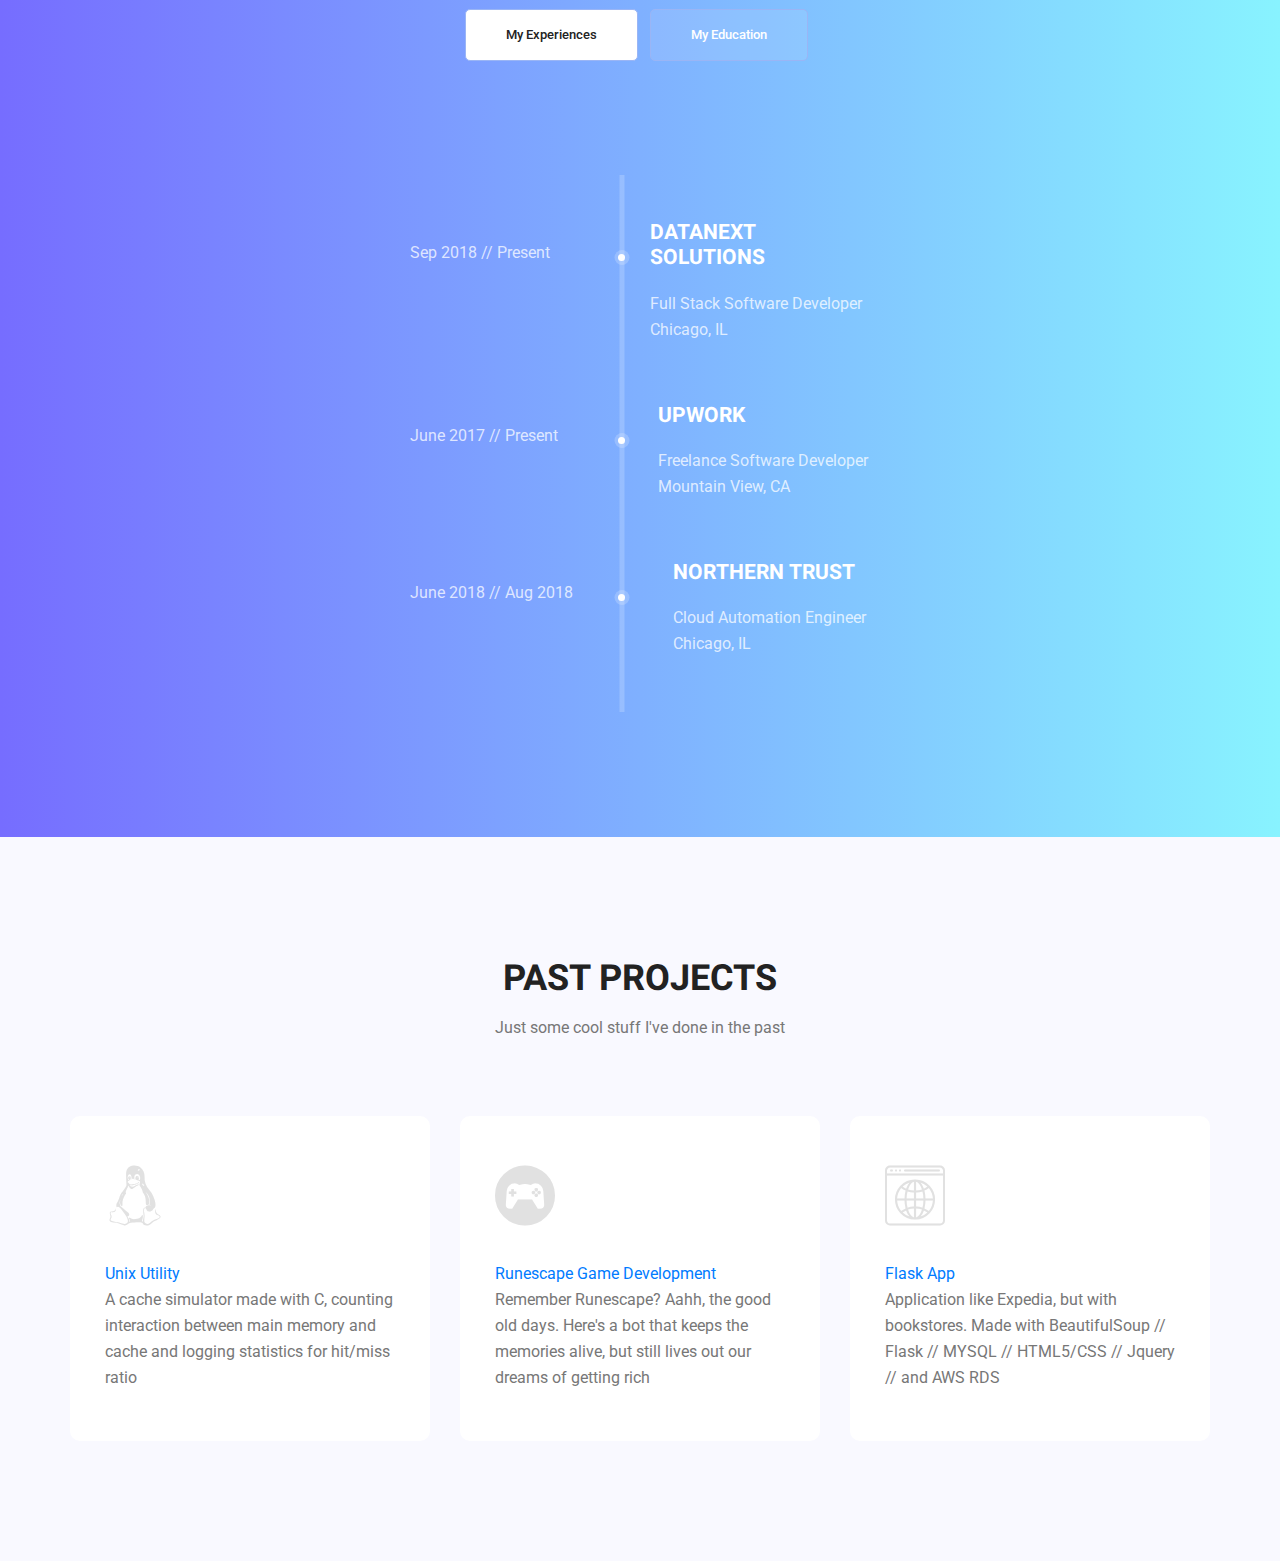
==== commit 0f601196: "loc change" ====
--- a/index.html
+++ b/index.html
@@ -153,7 +153,7 @@
 										</div>
 										<div class="media-body">
 											<h4>Upwork</h4>
-											<p>Freelance Software Developer <br/>Piscataway, NJ</p>
+											<p>Freelance Software Developer <br/>Mountain View, CA</p>
 										</div>
 									</div>
 								</li>
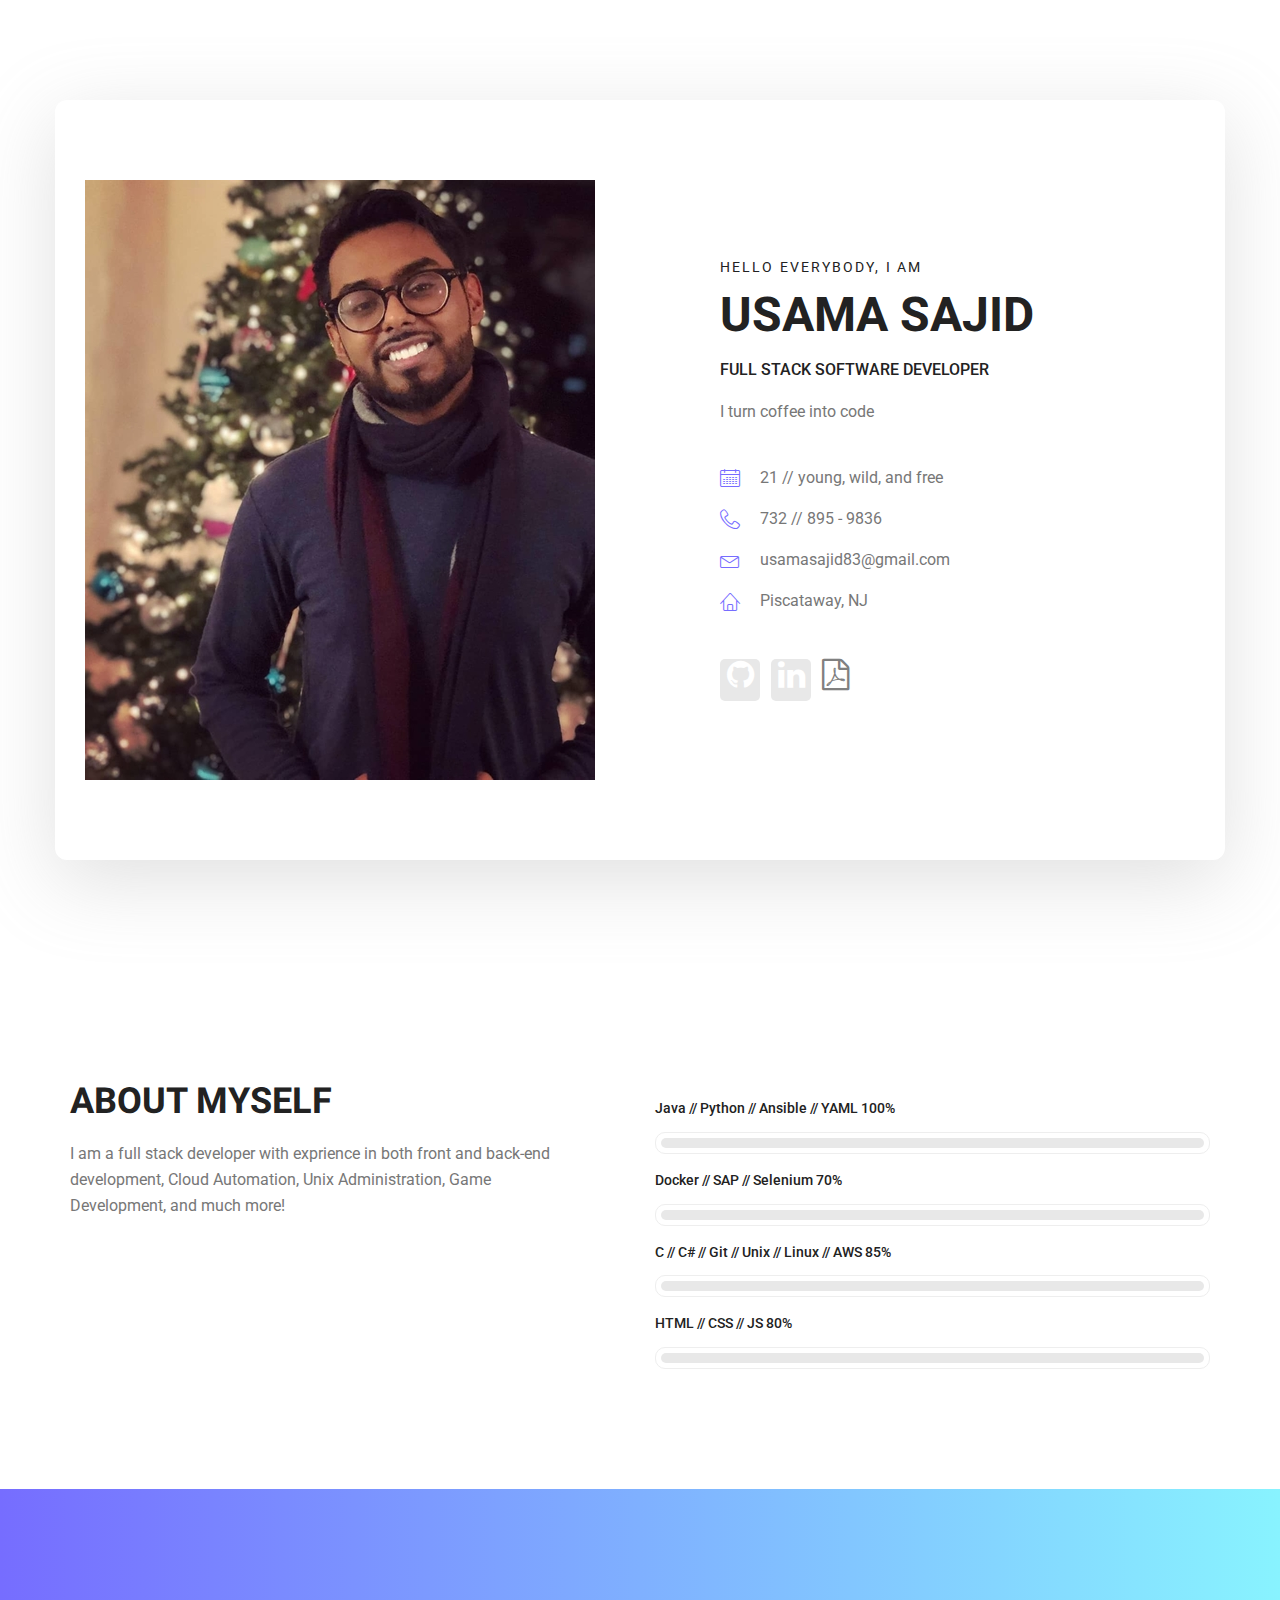
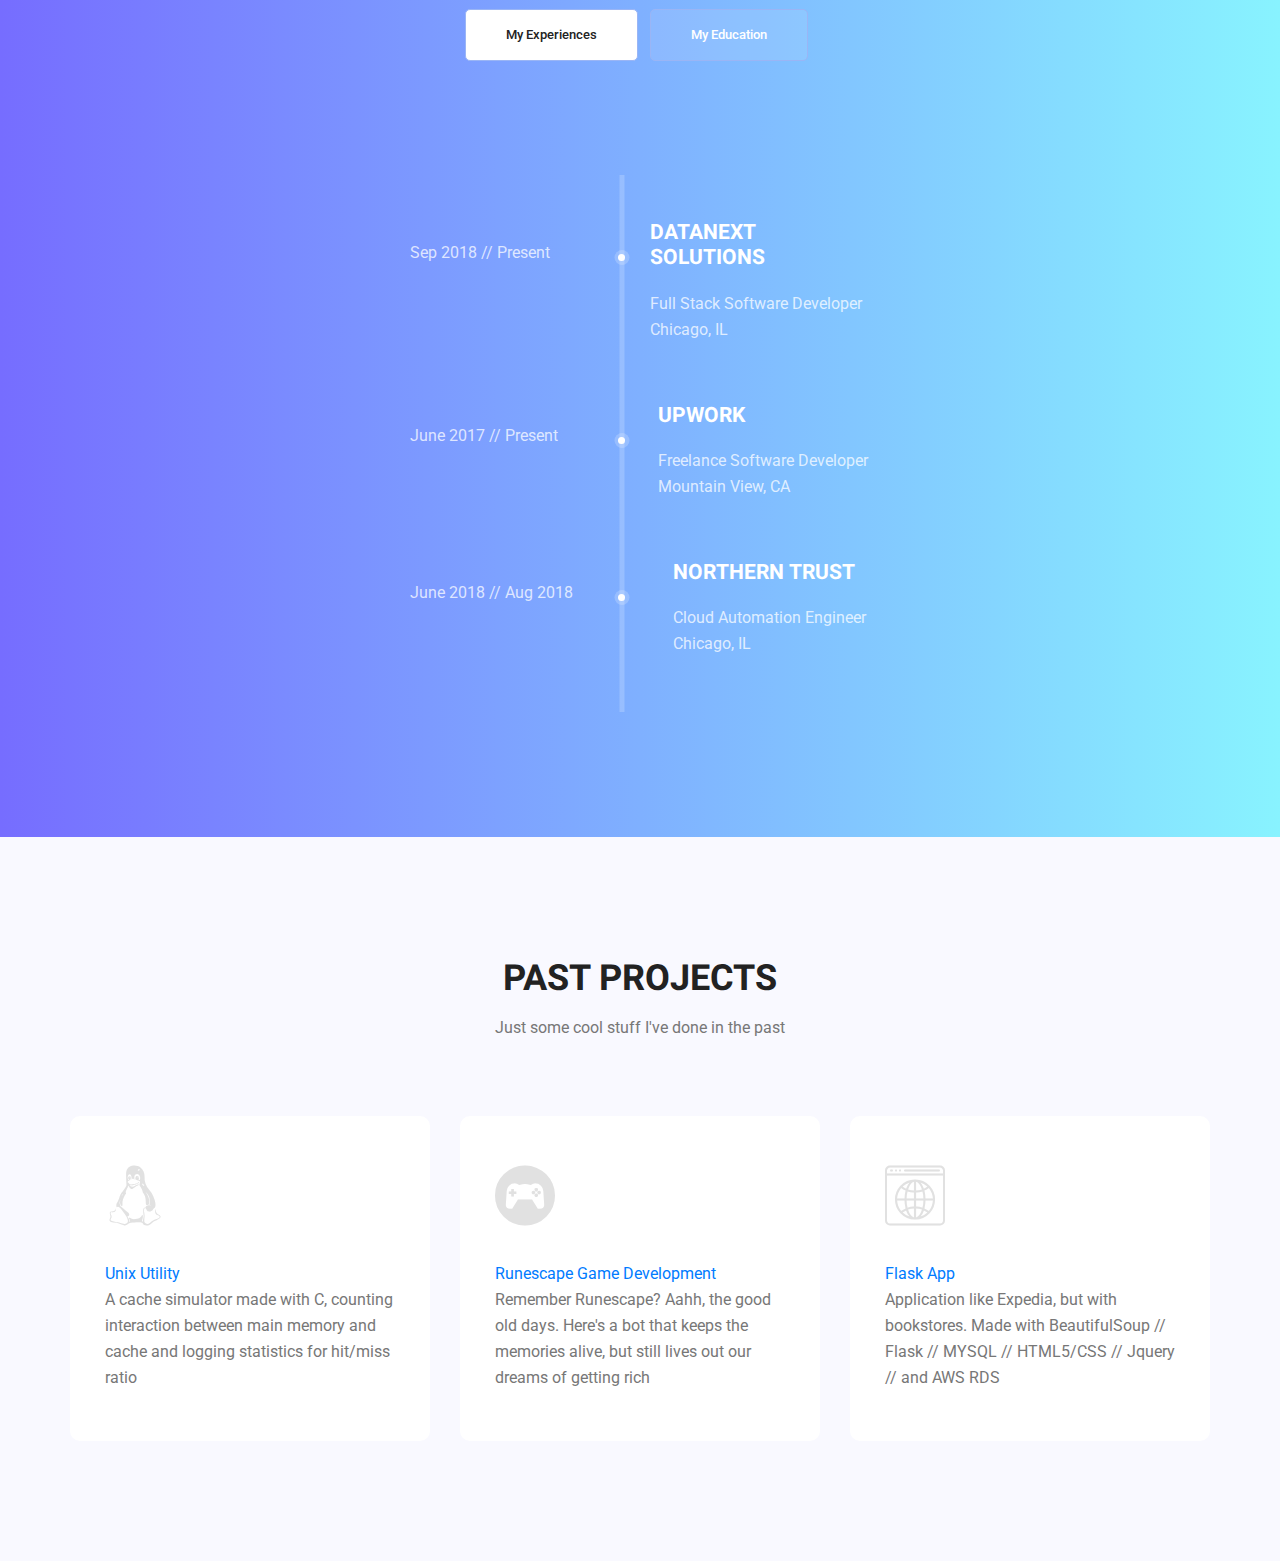
==== commit c5a1b487: "new pic" ====
--- a/index.html
+++ b/index.html
@@ -34,7 +34,7 @@
 					<div class="banner_content">
 						<div class="media">
 							<div class="d-flex">
-								<img src="img/pic1.jpg" alt="" >
+								<img src="img/profNew.jpg" alt="" >
 							</div>
 							<div class="media-body">
 								<div class="personal_text">
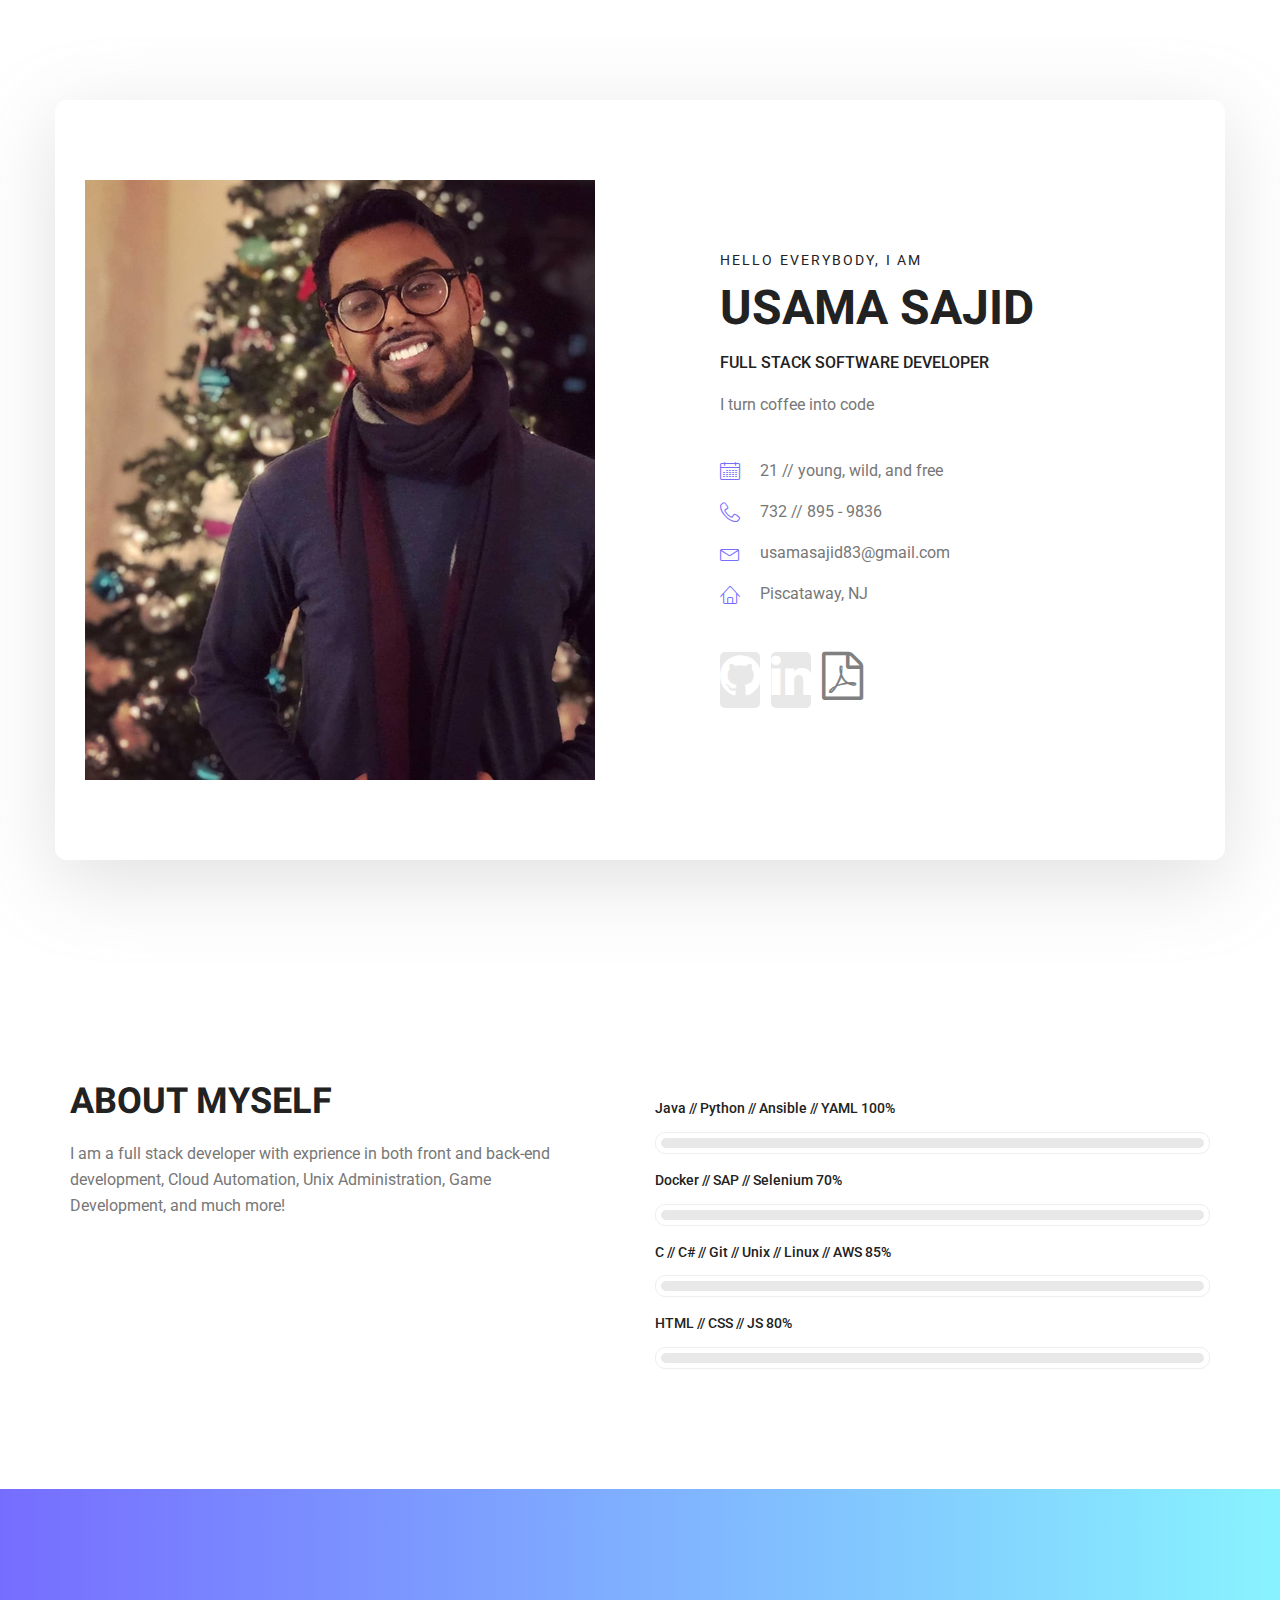
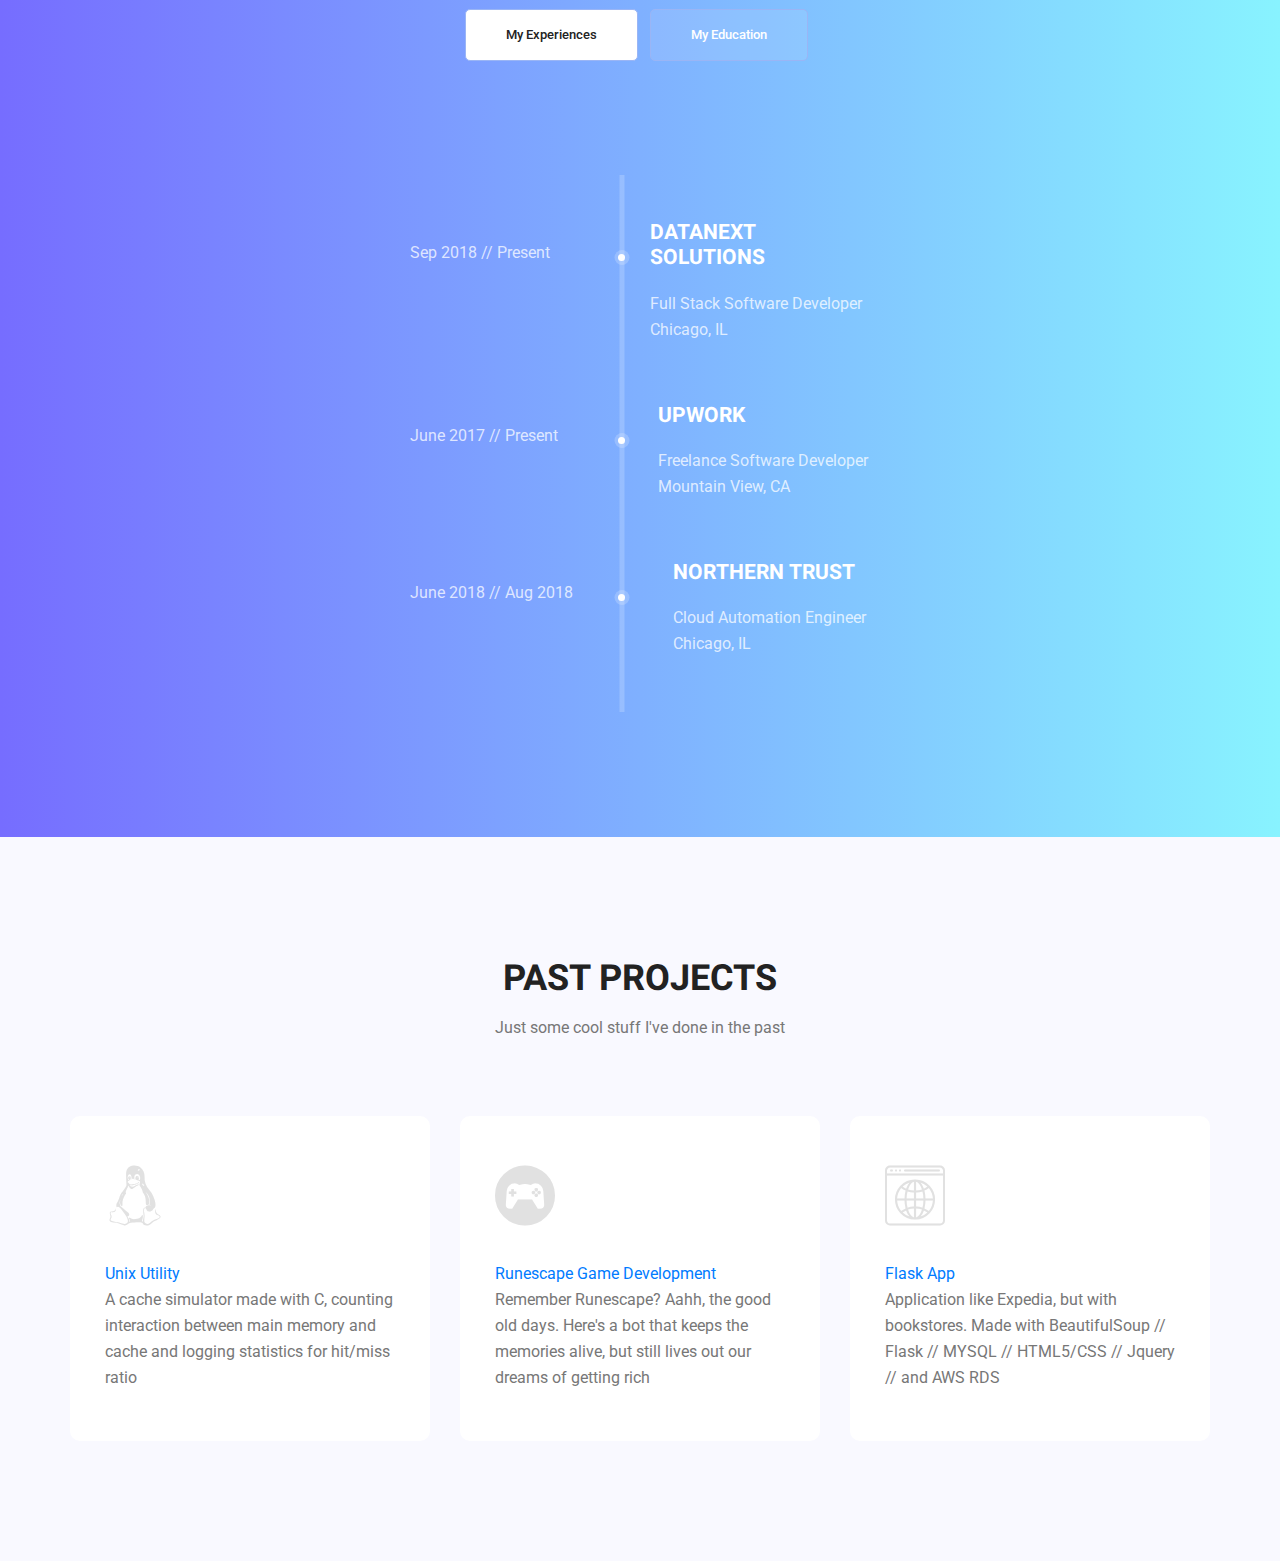
==== commit 06fa5b50: "resume-update" ====
--- a/index.html
+++ b/index.html
@@ -49,9 +49,9 @@
 										<li><a href="#"><i class="lnr lnr-home"></i> Piscataway, NJ</a></li>
 									</ul>
 									<ul class="list personal_social">
-										<li><a href="https://github.com/usamasajid123"><i class="fa fa-github fa-2x"></i></a></li>
-										<li><a href="https://www.linkedin.com/in/usamasajid/"><i class="fa fa-linkedin fa-2x"></i></a></li>
-										<a href="Usama_Sajid_Resume.pdf" target="_blank"><i class="fa fa-file-pdf-o fa-2x st" style="color: grey" aria-hidden="true"></i></a>
+										<li><a href="https://github.com/usamasajid123"><i class="fa fa-github fa-3x"></i></a></li>
+										<li><a href="https://www.linkedin.com/in/usamasajid/"><i class="fa fa-linkedin fa-3x"></i></a></li>
+										<a href="Usama_Sajid's_Resume.pdf" target="_blank"><i class="fa fa-file-pdf-o fa-3x st" style="color: grey" aria-hidden="true"></i></a>
 									</ul>
 								</div>
 							</div>
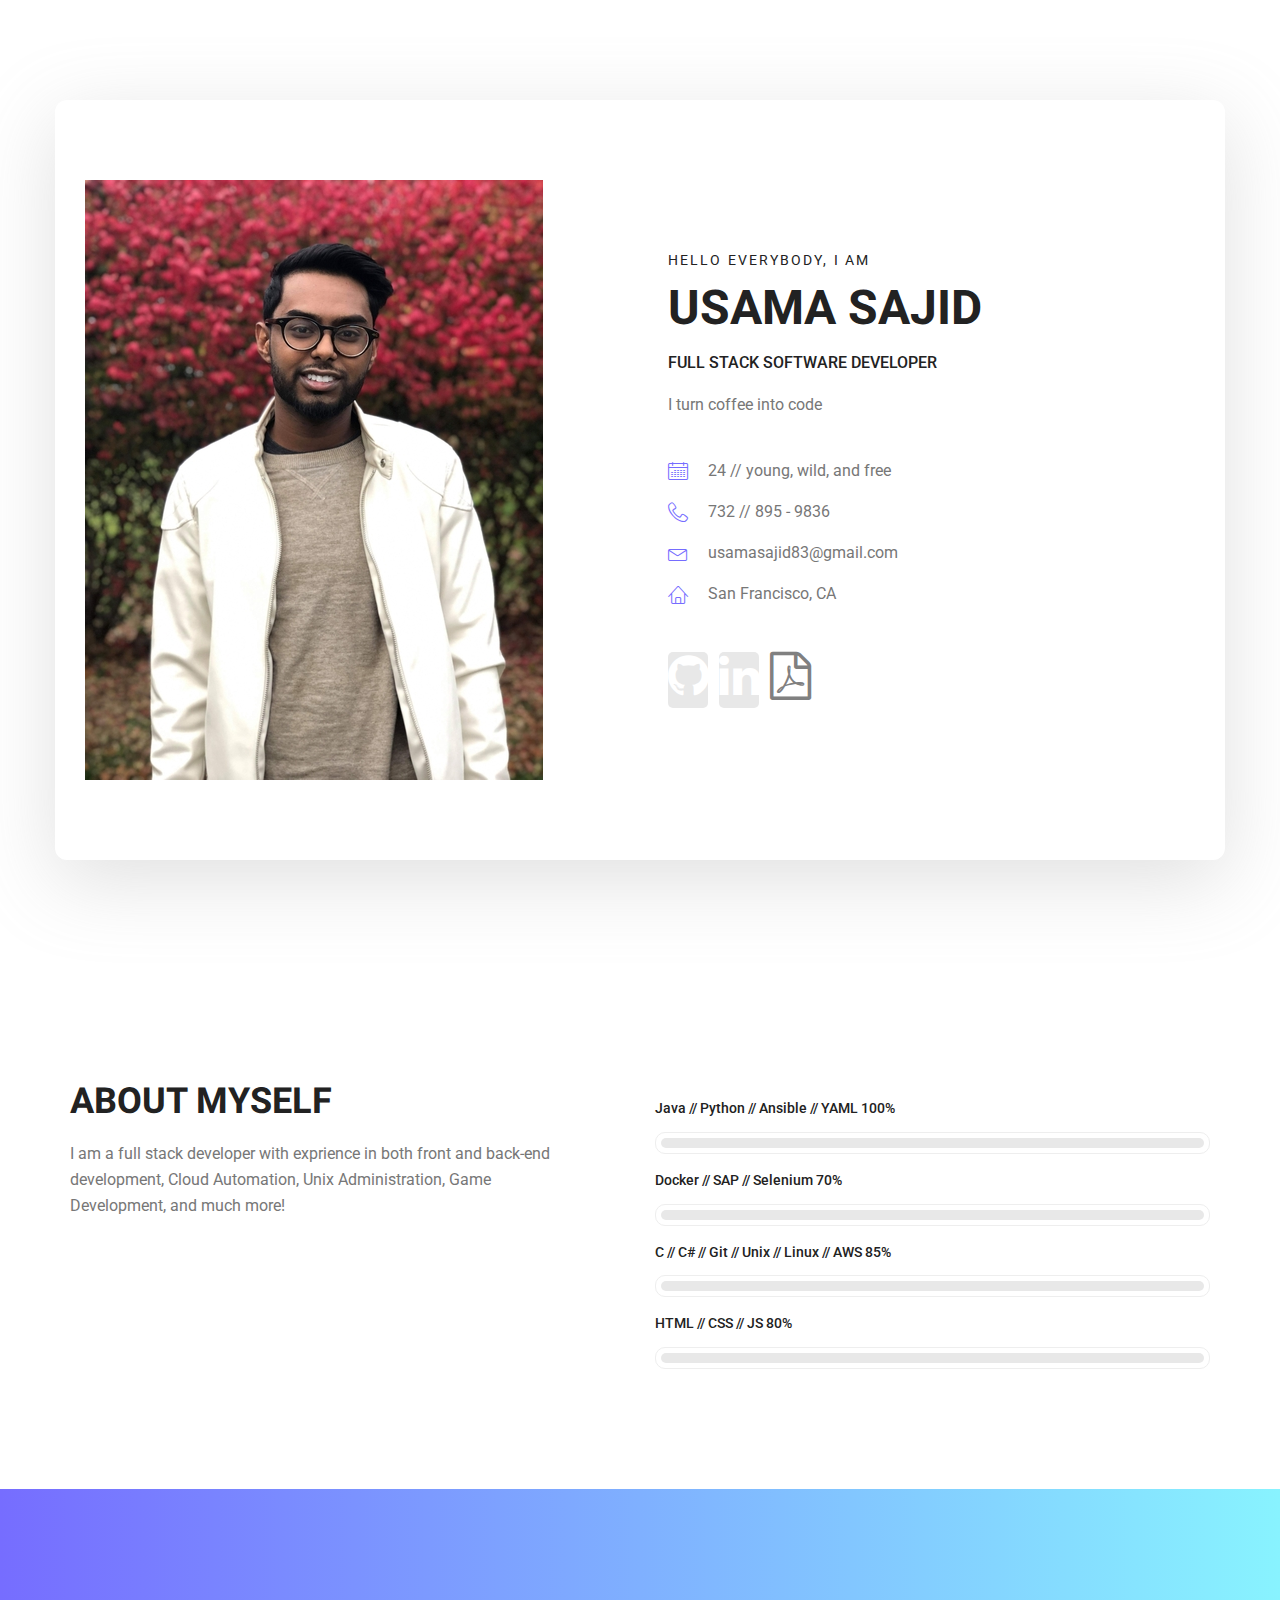
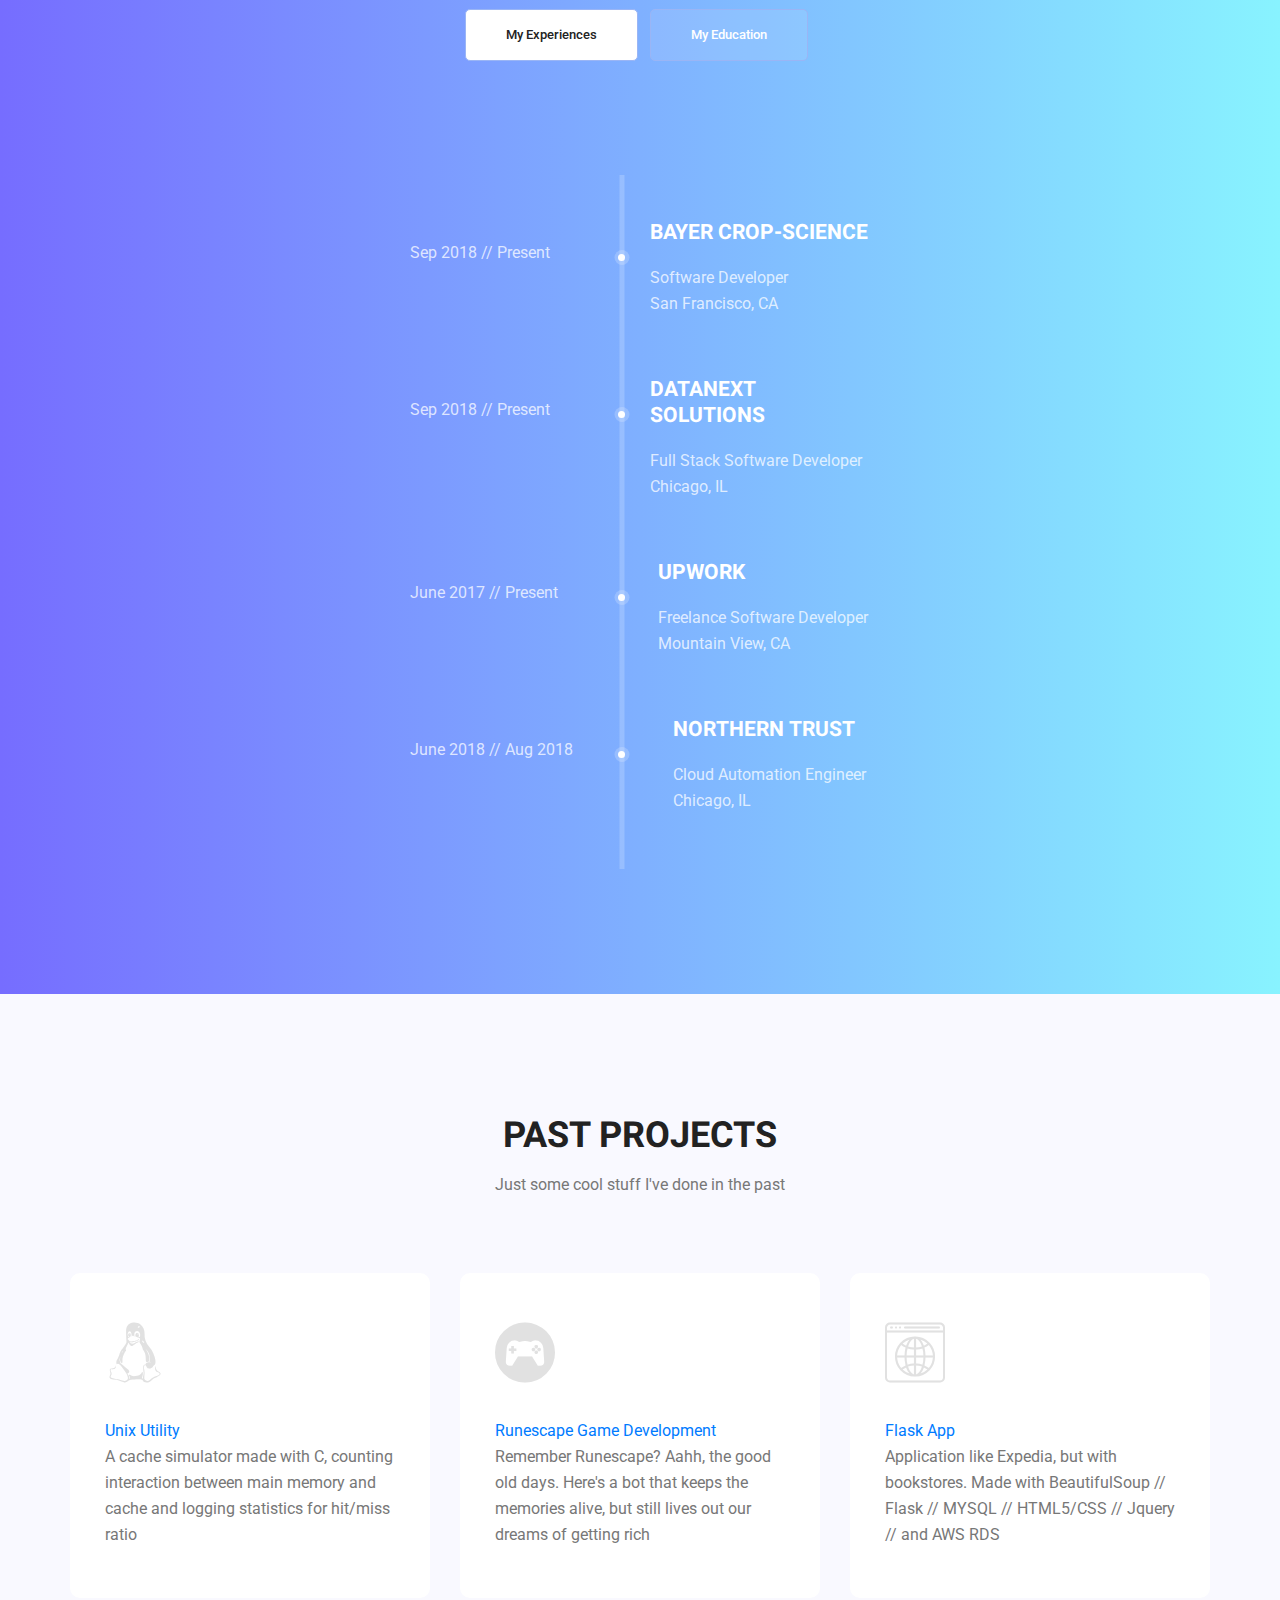
==== commit 8f9d8980: "how I wanted it..." ====
--- a/index.html
+++ b/index.html
@@ -43,15 +43,15 @@
 									<h4>Full Stack Software Developer</h4>
 									<p>I turn coffee into code</p>
 									<ul class="list basic_info">
-										<li><a href="#"><i class="lnr lnr-calendar-full"></i> 21 // young, wild, and free</a></li>
+										<li><a href="#"><i class="lnr lnr-calendar-full"></i> 24 // young, wild, and free</a></li>
 										<li><a href="#"><i class="lnr lnr-phone-handset"></i> 732 // 895 - 9836</a></li>
 										<li><a href="#"><i class="lnr lnr-envelope"></i> usamasajid83@gmail.com</a></li>
-										<li><a href="#"><i class="lnr lnr-home"></i> Piscataway, NJ</a></li>
+										<li><a href="#"><i class="lnr lnr-home"></i> San Francisco, CA</a></li>
 									</ul>
 									<ul class="list personal_social">
 										<li><a href="https://github.com/usamasajid123"><i class="fa fa-github fa-3x"></i></a></li>
 										<li><a href="https://www.linkedin.com/in/usamasajid/"><i class="fa fa-linkedin fa-3x"></i></a></li>
-										<a href="Usama_Sajid's_Resume.pdf" target="_blank"><i class="fa fa-file-pdf-o fa-3x st" style="color: grey" aria-hidden="true"></i></a>
+										<a href="Usama_Sajid_Resume.pdf" target="_blank"><i class="fa fa-file-pdf-o fa-3x st" style="color: grey" aria-hidden="true"></i></a>
 									</ul>
 								</div>
 							</div>
@@ -133,6 +133,18 @@
 					<div class="tab-content" id="myTabContent">
 						<div class="tab-pane fade show active" id="home" role="tabpanel" aria-labelledby="home-tab">
 							<ul class="list">
+								<li>
+									<span></span>
+									<div class="media">
+										<div class="d-flex">
+											<p>Sep 2018 // Present </p>
+										</div>
+										<div class="media-body">
+											<h4>Bayer Crop-Science</h4>
+											<p>Software Developer <br />San Francisco, CA</p>
+										</div>
+									</div>
+								</li>
 								<li>
 									<span></span>
 									<div class="media">
@@ -263,4 +275,4 @@
         <script src="js/mail-script.js"></script>
         <script src="js/theme.js"></script>
     </body>
-</html>+</html>
--- a/css/style.css
+++ b/css/style.css
@@ -301,7 +301,7 @@
 .home_banner_area {
   position: relative;
   z-index: 1;
-  background: url("https://media.giphy.com/media/5wVIfRYZ4drMY/giphy.gif") no-repeat center center fixed;
+  background: url("https://media.giphy.com/media/ToMjGpQe9iCuexMtEg8/source.gif") no-repeat center center fixed;
   -webkit-background-size: cover;
   -moz-background-size: cover;
   -o-background-size: cover;
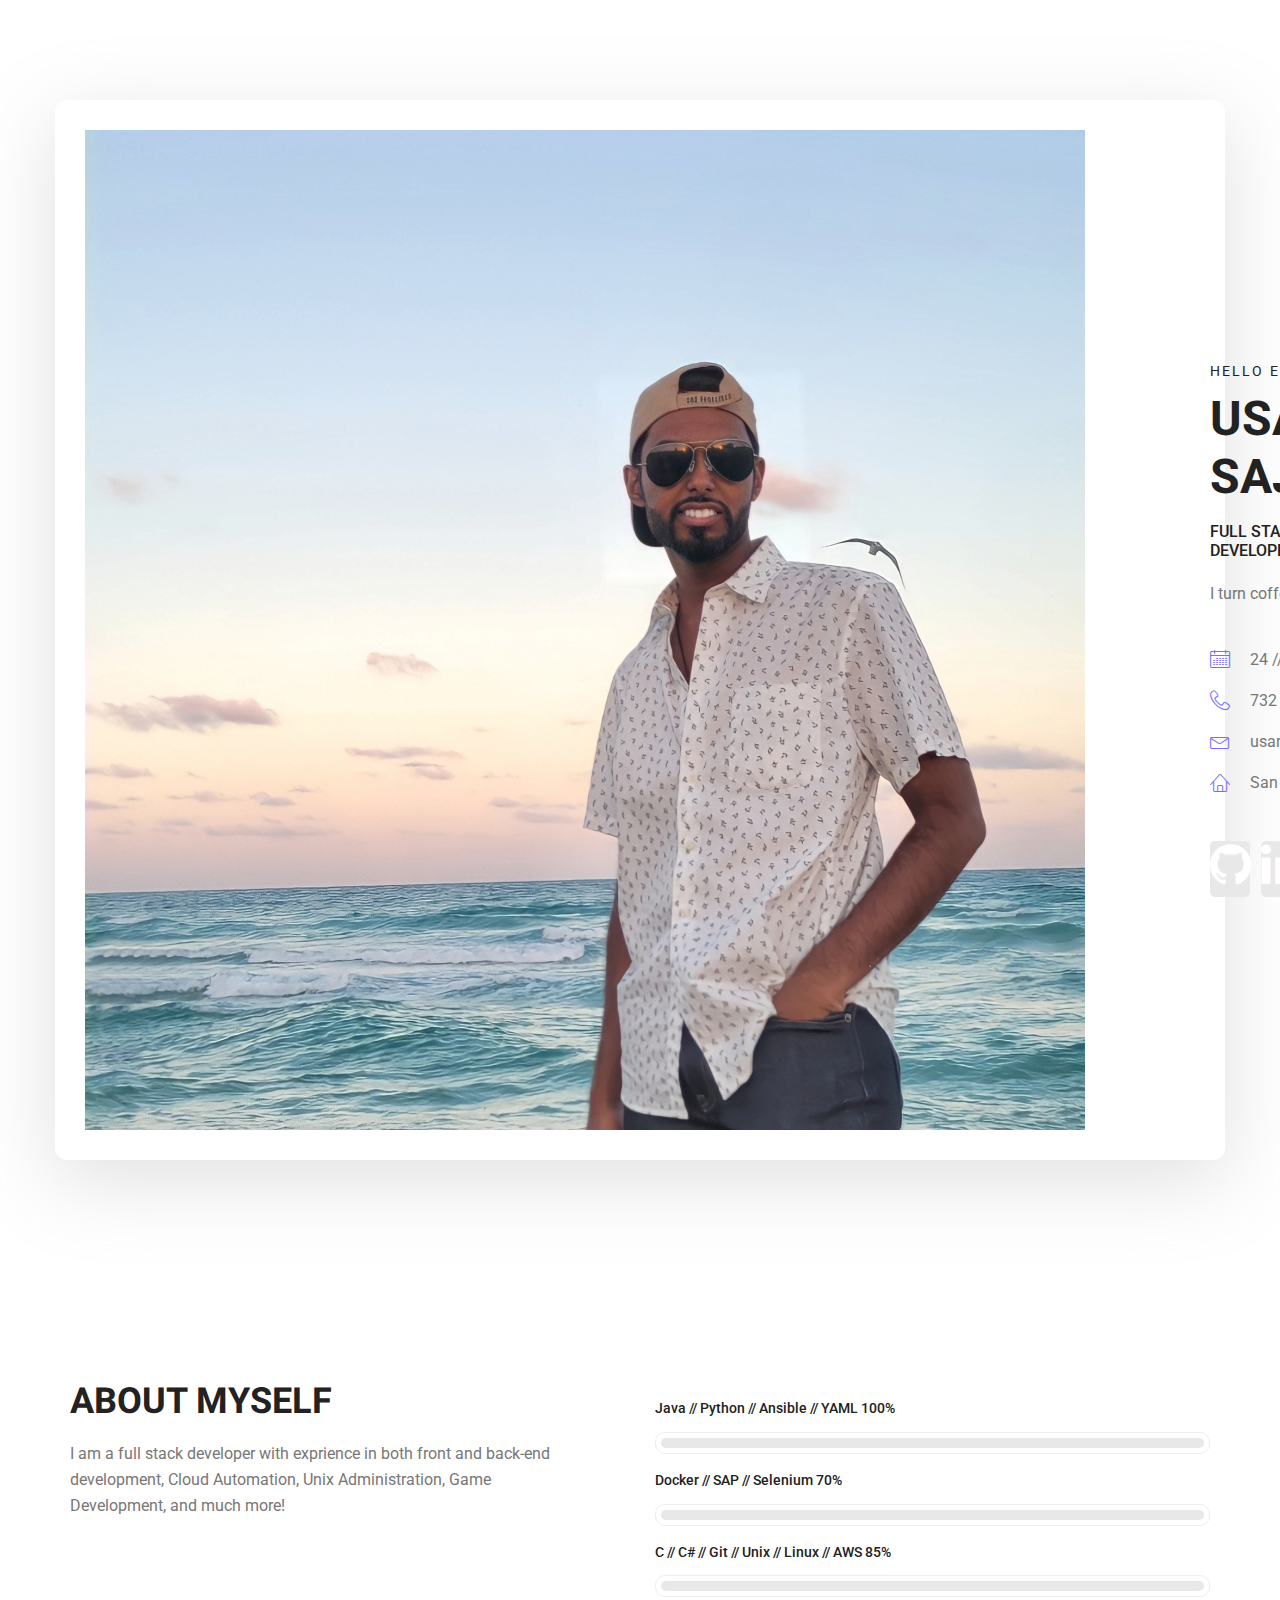
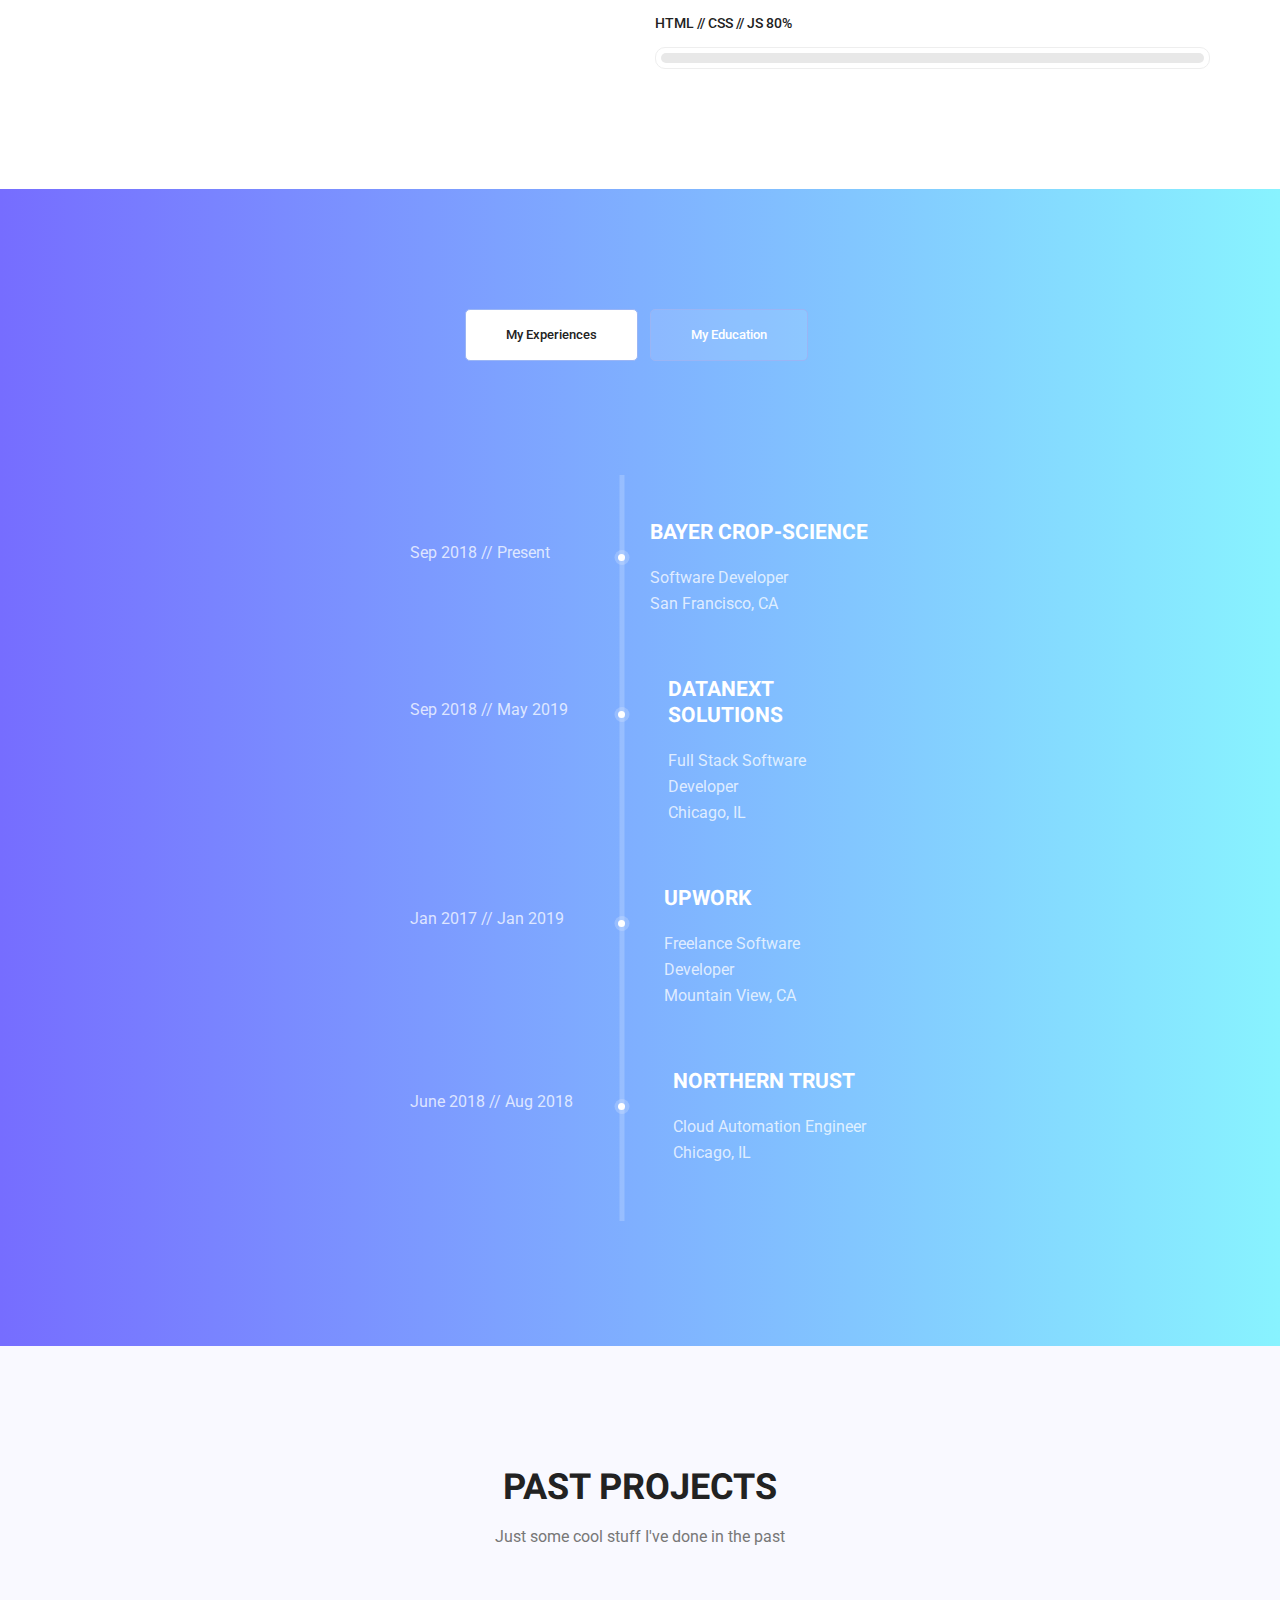
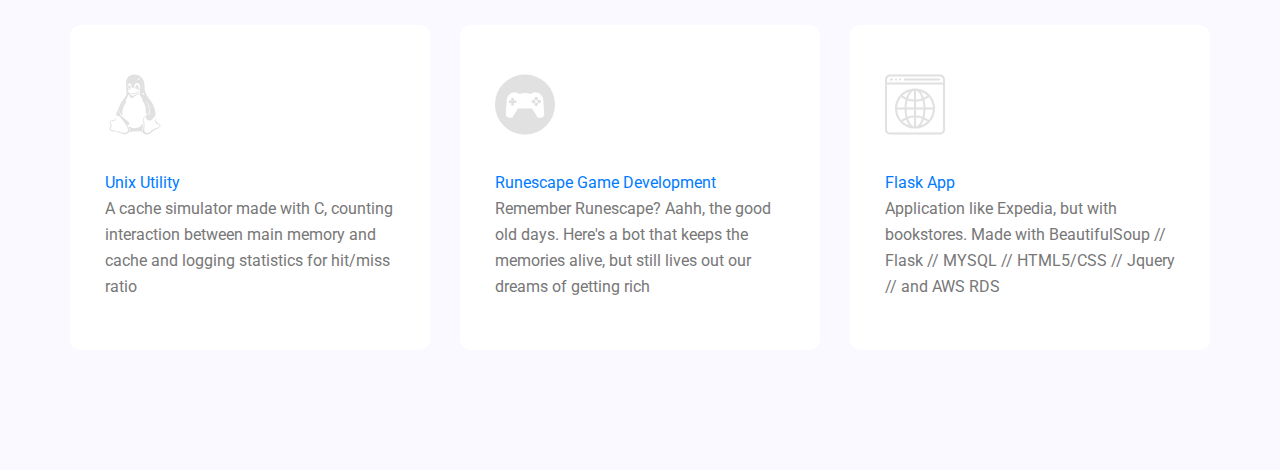
==== commit ec23d670: "exp update" ====
--- a/index.html
+++ b/index.html
@@ -149,7 +149,7 @@
 									<span></span>
 									<div class="media">
 										<div class="d-flex">
-											<p>Sep 2018 // Present </p>
+											<p>Sep 2018 // May 2019 </p>
 										</div>
 										<div class="media-body">
 											<h4>DataNext Solutions</h4>
@@ -161,7 +161,7 @@
 									<span></span>
 									<div class="media">
 										<div class="d-flex">
-											<p>June 2017 // Present </p>
+											<p>Jan 2017 // Jan 2019 </p>
 										</div>
 										<div class="media-body">
 											<h4>Upwork</h4>
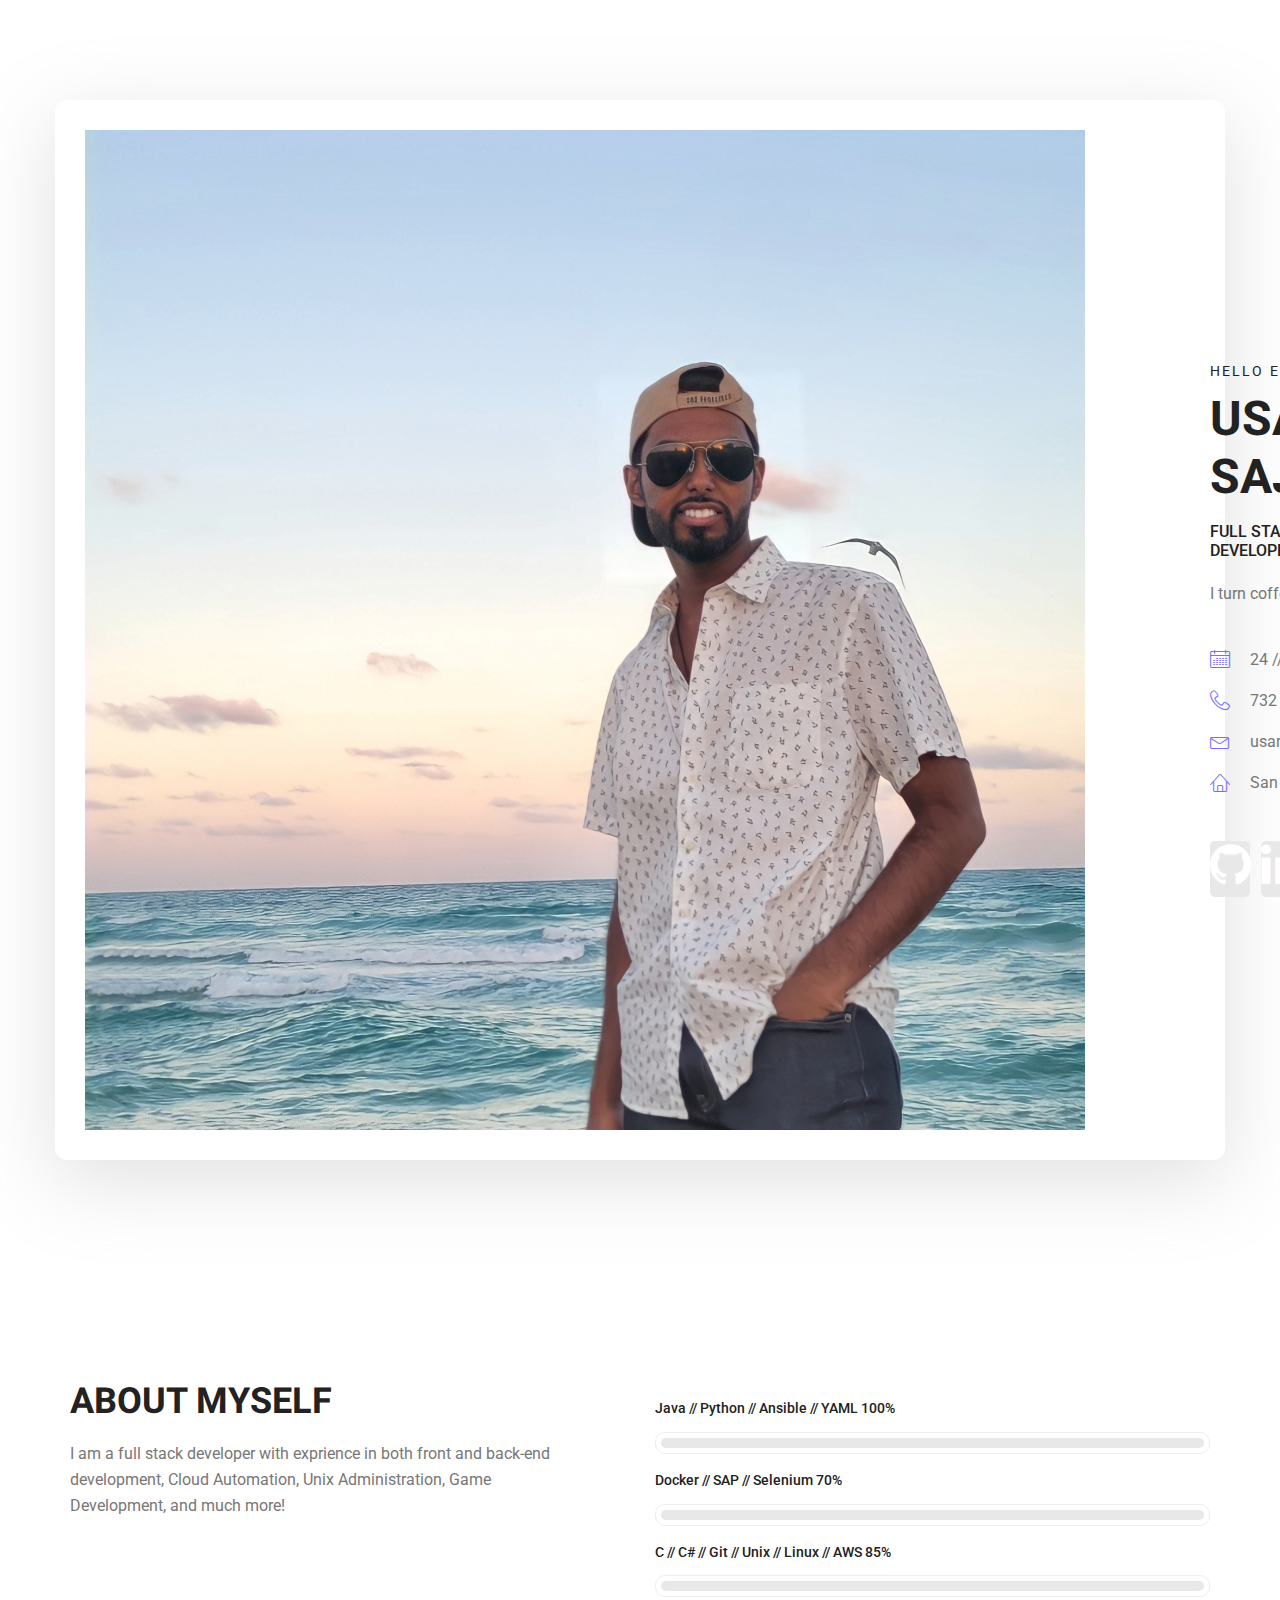
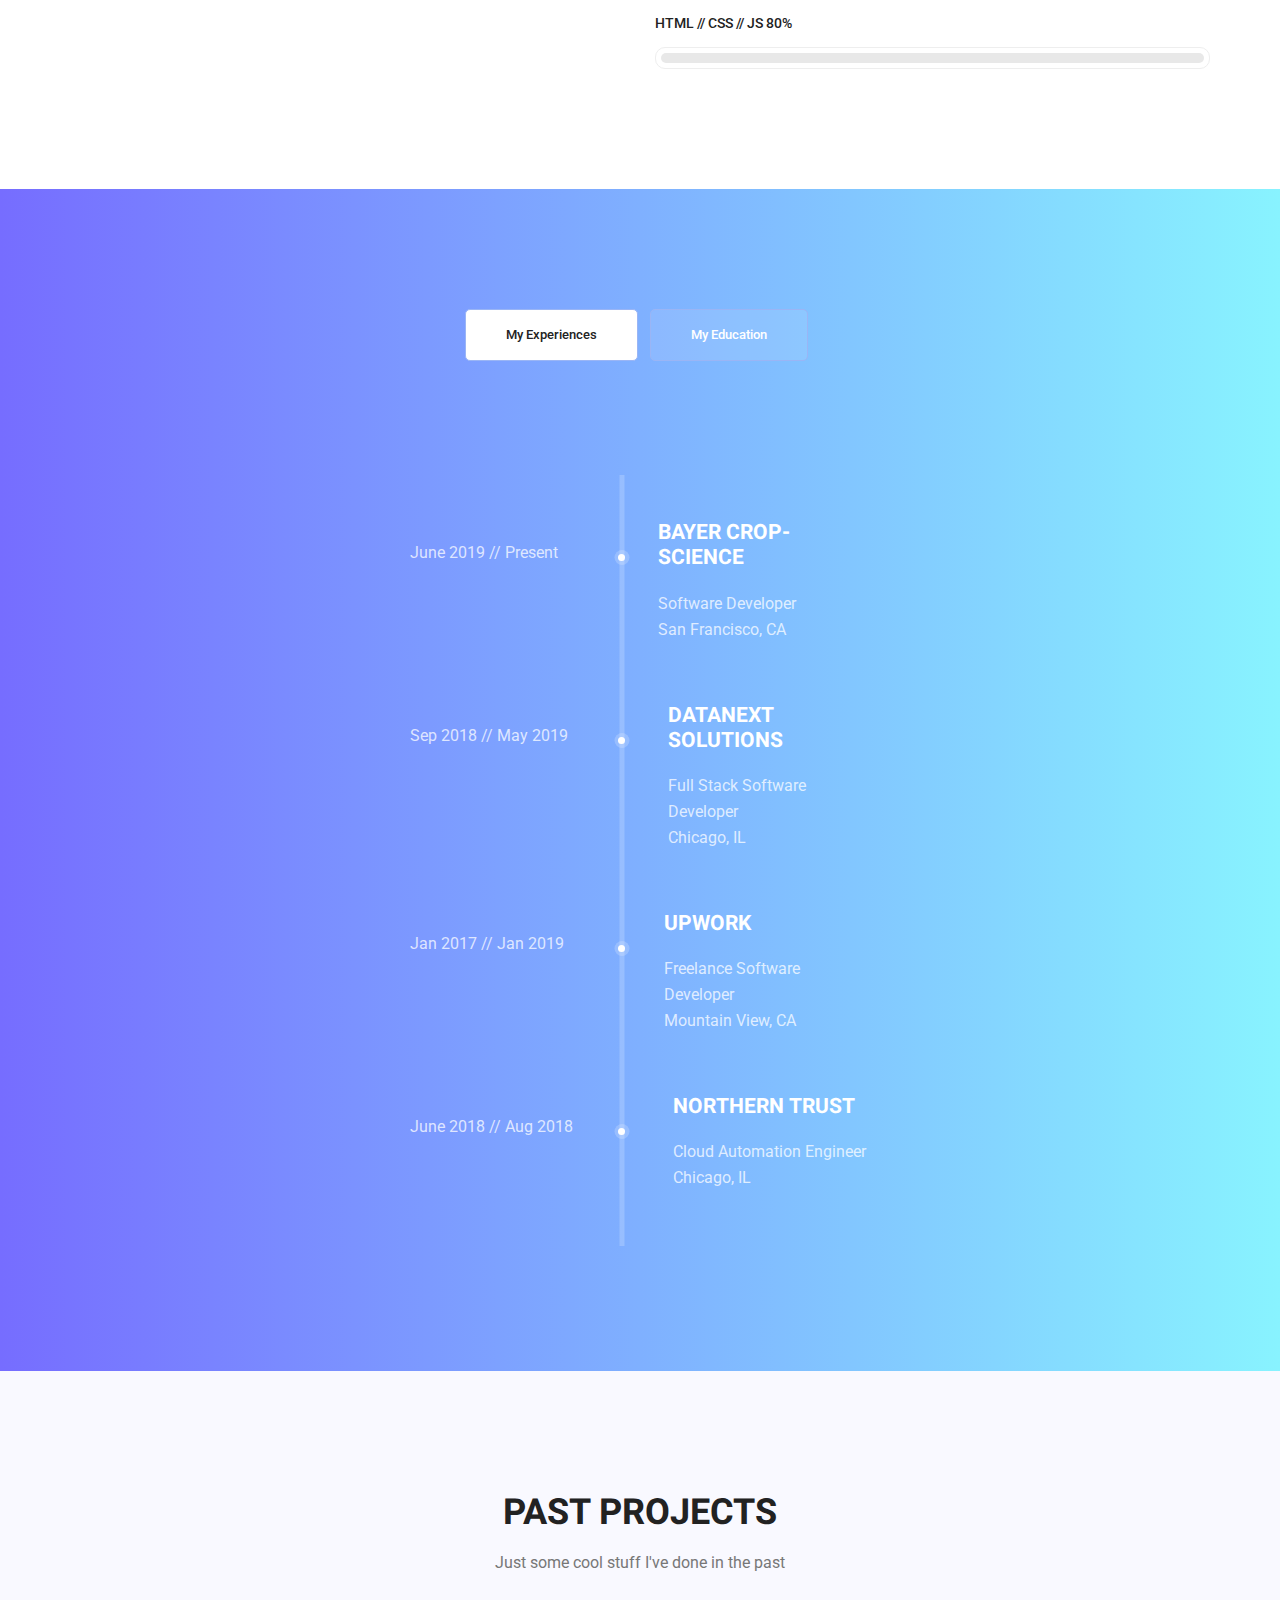
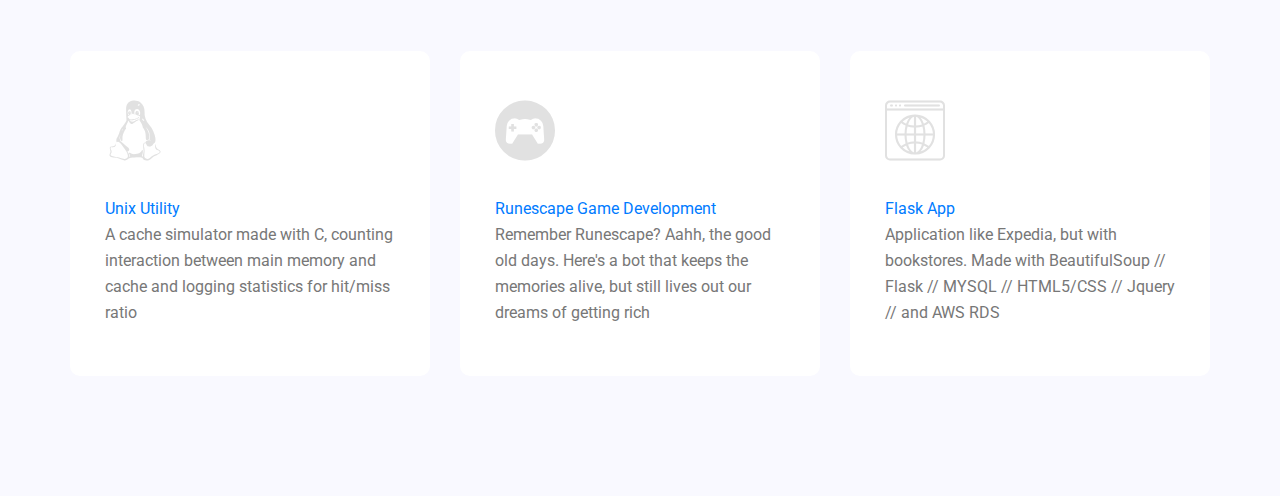
==== commit 80270529: "exp update" ====
--- a/index.html
+++ b/index.html
@@ -137,7 +137,7 @@
 									<span></span>
 									<div class="media">
 										<div class="d-flex">
-											<p>Sep 2018 // Present </p>
+											<p>June 2019 // Present </p>
 										</div>
 										<div class="media-body">
 											<h4>Bayer Crop-Science</h4>
